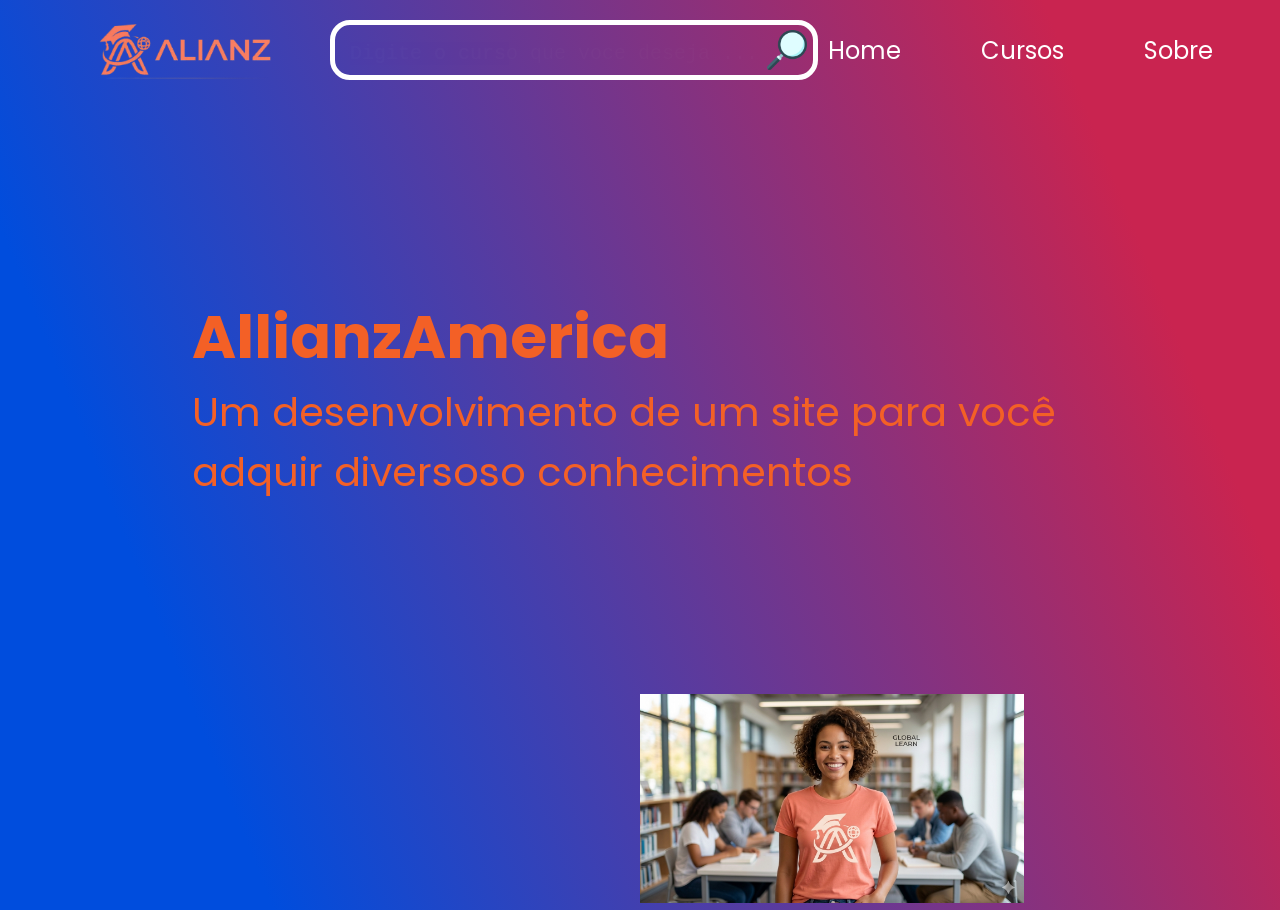
==== index.html @ ebde7859 "Reformulando projeto e organizado o plano de fundo no projeto" ====
<!doctype html>
<html lang="pt-BR">
  <head>
    <meta charset="UTF-8" />
    <title>AllianzAmerica </title>
    <meta name="description" content=" Um desenvolvimento de u site para você adquir diversoso conhecimentos "/>
    <link rel="stylesheet" href="style.css" />

  </head>
  
  <body>
    <!--Cabeçalho AlianzAmerica-->
    <header class="cabecalho">
       <!--Logo da Empresa--> 
      <img class="cabecalho-logo" src="assets/ola.png" alt="Logo da empresa" />
      <!--Caixa de Pesquisa-->
      <input class="caixa-pesquisa"type="text"placeholder="Digite o curso que voce deseja ..."/>
      <!--Lupa-->
      <img class="lupa" src="assets/lupa.png " alt="Pesquisar" />
      <!--Icons Navegação-->
      <nav class="cabecalho-menu">
        <a class="cabecalho-menu-item" href="">Home</a>
        <a class="cabecalho-menu-item" href="">Cursos</a>
        <a class="cabecalho-menu-item" href="">Sobre</a>
        <a class="cabecalho-menu-item" href="">Contact</a>
      </nav>
    </header>

    <main>
      <section class="Part1">
        <div class="secao-titulo">
          <h1 class="titulo">AllianzAmerica</h1>
          <p class="subtitulo">Um desenvolvimento de um site para você<br> adquir diversoso conhecimentos</p>
        </div>
        <img class="secao-imagem" src="assets/Gemini_Generated_Image_axnkuxaxnkuxaxnk.png" alt="Imagem da seção" />

      </section>
    </main>
  </body>
</html>
---- style.css ----
@import url("https://fonts.googleapis.com/css2?family=Poppins:ital,wght@0,100;0,200;0,300;0,400;0,500;0,600;0,700;0,800;0,900;1,100;1,200;1,300;1,400;1,500;1,600;1,700;1,800;1,900&display=swap");
* {
  font-family: "Poppins", sans-serif;
  padding: 0;
  margin: 0;
  box-sizing: border-box;

}

body{
   background: linear-gradient(68.15deg, #004ddd 16.62%, #c92450 85.61%);
  font-size: 100%;
  min-height: 100vh;
}

.cabecalho {
  display: flex;
  gap: 10px;
  padding: 50px;
  height: 3px;
  flex-direction: row;
  align-items: center;
  justify-content: space-around;
}
.cabecalho-menu {
  text-decoration: none;
  font-weight: 400;
  display: flex;
  gap: 80px;
  font-size: 24px;
  font-family: "Poppins", sans-serif;
  justify-content: space-between;
}

.cabecalho-menu-item {
  color: white;
  font-weight: 400;
  text-decoration: none;
  font-family: "Poppins", sans-serif;
}

.cabecalho-logo {
  padding: 0;
  margin: 10px;
  width: 250px;
  justify-content: space-between;
}

.caixa-pesquisa {
  width: 800px;
  height: 60px;
  border-radius: 20px;
  background: transparent;
  border: 5px solid #ffff;
  padding-left: 15px;
  color: azure;
  font-family: "Poppins", sans-serif;
  font-size: 1.5rem;
}

.caixa-pesquisa::placeholder {
  font-size: 20px;
  font-family: "Courier New", Courier, monospace;
  color: white;
  opacity: 1%;
}

.lupa {
  position: absolute;
  width: 40px;
  margin-left: 23%;
}


.secao-titulo{
padding: 15%;
font-size: 2.5rem;
color: rgb(243, 96, 38);

}

.secao-imagem{
  margin-left: 50%;
  max-width: 30%;
  max-height: auto;
}
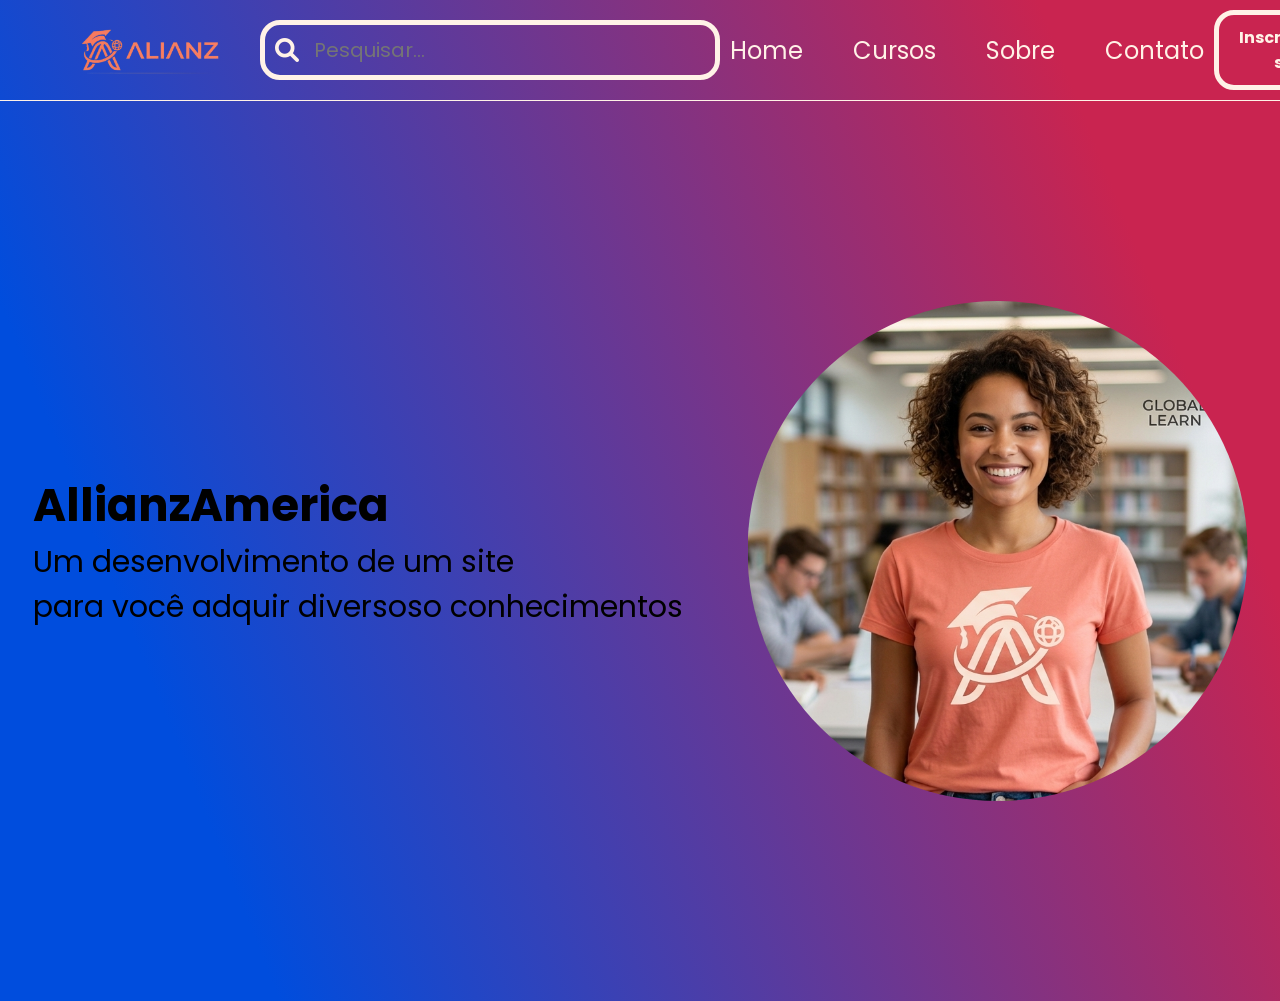
==== commit 8f452240: "Finalização do cabeçalho" ====
--- a/index.html
+++ b/index.html
@@ -1,40 +1,48 @@
 <!doctype html>
 <html lang="pt-BR">
-  <head>
-    <meta charset="UTF-8" />
-    <title>AllianzAmerica </title>
-    <meta name="description" content=" Um desenvolvimento de u site para você adquir diversoso conhecimentos "/>
-    <link rel="stylesheet" href="style.css" />
 
-  </head>
-  
-  <body>
-    <!--Cabeçalho AlianzAmerica-->
-    <header class="cabecalho">
-       <!--Logo da Empresa--> 
-      <img class="cabecalho-logo" src="assets/ola.png" alt="Logo da empresa" />
-      <!--Caixa de Pesquisa-->
-      <input class="caixa-pesquisa"type="text"placeholder="Digite o curso que voce deseja ..."/>
-      <!--Lupa-->
-      <img class="lupa" src="assets/lupa.png " alt="Pesquisar" />
-      <!--Icons Navegação-->
-      <nav class="cabecalho-menu">
-        <a class="cabecalho-menu-item" href="">Home</a>
-        <a class="cabecalho-menu-item" href="">Cursos</a>
-        <a class="cabecalho-menu-item" href="">Sobre</a>
-        <a class="cabecalho-menu-item" href="">Contact</a>
-      </nav>
-    </header>
+<head>
+  <meta charset="UTF-8" />
+  <title>AllianzAmerica </title>
+  <meta name="description" content=" Um desenvolvimento de u site para você adquir diversoso conhecimentos " />
+  <link rel="stylesheet" href="style.css" />
+  <link rel="stylesheet" href="https://cdnjs.cloudflare.com/ajax/libs/font-awesome/6.0.0/css/all.min.css">
 
-    <main>
-      <section class="Part1">
-        <div class="secao-titulo">
-          <h1 class="titulo">AllianzAmerica</h1>
-          <p class="subtitulo">Um desenvolvimento de um site para você<br> adquir diversoso conhecimentos</p>
-        </div>
-        <img class="secao-imagem" src="assets/Gemini_Generated_Image_axnkuxaxnkuxaxnk.png" alt="Imagem da seção" />
+</head>
 
-      </section>
-    </main>
-  </body>
+<body>
+  <!--Cabeçalho AlianzAmerica-->
+  <header class="cabecalho">
+    <!--Logo da Empresa-->
+    <img class="cabecalho-logo" src="assets/ola.png" alt="Logo da empresa" />
+    <!--Caixa de Pesquisa-->
+    <div class="barra-de-pesquisa">
+      <label for="lupa-pesquisa">
+        <i class="fa-solid fa-magnifying-glass"></i>
+      </label>
+      <input type="text" id="lupa-pesquisa" placeholder="Pesquisar..." />
+    </div>
+    <nav class="cabecalho-menu">
+      <a class="cabecalho-menu-item" href="">Home</a>
+      <a class="cabecalho-menu-item" href="">Cursos</a>
+      <a class="cabecalho-menu-item" href="">Sobre</a>
+      <a class="cabecalho-menu-item" href="">Contato</Conosco-></a>
+    </nav>
+    <div class="cabecalho-botao">
+        <a href=""><button>Inscrever-se</button></a>
+        <a href=""><button>Entrar</button></a>
+      </div>
+  </header>
+
+  <main class="conteudo">
+    <section class="conteudo-principal">
+      <div class="conteudo-titulo">
+        <h1 class="titulo">AllianzAmerica</h1>
+        <p class="subtitulo">Um desenvolvimento de um site <br> para você adquir diversoso conhecimentos</p>
+      </div>
+      <img class="secao-imagem" src="assets/Gemini_Generated_Image_axnkuxaxnkuxaxnk.png" alt="Imagem da seção" />
+    </section>
+  </main>
+</body>
+
 </html>
--- a/style.css
+++ b/style.css
@@ -26,61 +26,140 @@
   text-decoration: none;
   font-weight: 400;
   display: flex;
-  gap: 80px;
+  gap: 50px;
   font-size: 24px;
   font-family: "Poppins", sans-serif;
   justify-content: space-between;
+  align-items: center;
+  
 }
 
 .cabecalho-menu-item {
-  color: white;
+  color: #fff2e7;
+ transition: all 0.5s ease;
+  outline: none;
+  text-decoration: none;
+}
+
+.cabecalho-menu-item:hover {
+  letter-spacing: 3px;
+  color: #fff2e7;
   font-weight: 400;
   text-decoration: none;
   font-family: "Poppins", sans-serif;
 }
 
-.cabecalho-logo {
-  padding: 0;
-  margin: 10px;
-  width: 250px;
-  justify-content: space-between;
+.cabecalho-menu-item:active{
+  letter-spacing: 3px;
+  color: black;
+  transform: translateY(10px);
+  transition: 100ms;
 }
 
-.caixa-pesquisa {
-  width: 800px;
+.cabecalho-logo {
+  display: flex;
+  align-items: baseline;
+  width: 200px;
+  justify-content: space-between;
+  object-fit: cover;
+ 
+
+}
+
+.barra-de-pesquisa {
+  display: flex;
+  flex-direction: row;
+  align-items: center; 
+  width: 650px;
   height: 60px;
   border-radius: 20px;
   background: transparent;
-  border: 5px solid #ffff;
-  padding-left: 15px;
-  color: azure;
+  border: 5px solid #fff2e7;
+  padding-left: 10px;
+  color: #fff2e7;
   font-family: "Poppins", sans-serif;
   font-size: 1.5rem;
 }
 
-.caixa-pesquisa::placeholder {
+.barra-de-pesquisa::placeholder {
   font-size: 20px;
   font-family: "Courier New", Courier, monospace;
-  color: white;
+  color: #fff2e7;
   opacity: 1%;
 }
 
-.lupa {
-  position: absolute;
-  width: 40px;
-  margin-left: 23%;
+#lupa-pesquisa {
+  background: transparent;
+  border: none;
+  color: #fff2e7;
+  font-size: 20px;
+  font-family: "Poppins", sans-serif;
+  margin: 15px;
+  outline: none;
+}
+
+.cabecalho-botao {
+  display: flex;
+  justify-content: space-around;
+  align-items: center;
+  gap: 50px;
+}
+.cabecalho-botao button {
+
+  padding: 10px 20px;
+  background: transparent;
+  border: 5px solid #fff2e7;
+  border-radius: 20px;
+  font-size: 1rem;
+  font-family: "Poppins", sans-serif;
+  color: #fff2e7;
+  cursor: pointer;
+  font-weight: bold;     
+  transition: all 0.5s ease;
+}
+
+.cabecalho-botao button:hover {
+  background: #fff2e7;
+  color: #c92450;
+  border: 5px solid transparent;
+  transform: scale(1.1);
 }
 
 
-.secao-titulo{
-padding: 15%;
-font-size: 2.5rem;
-color: rgb(243, 96, 38);
+/* Estilos para a seção de conteúdo */
+
+.conteudo{
+  border-top: 0.4px solid #fff2e7;
 
 }
 
-.secao-imagem{
-  margin-left: 50%;
-  max-width: 30%;
-  max-height: auto;
+.conteudo-principal{
+height: 100vh;
+display: flex;
+flex-direction: row;
+align-items: center;
+justify-content: space-around;
 }
+
+.conteudo-titulo {
+display: flex;
+flex-direction: column;
+font-family: Georgia, 'Times New Roman', Times, serif;
+font-size: 30px;
+
+
+}
+
+.secao-imagem {
+  display: flex;
+  width: 500px;
+  height: 500px;
+  border-radius: 400px;
+  object-fit: cover;
+  object-position: center;
+  clip-path: circle(50% at 50% 50%);
+  border-radius: 15px;
+  
+}
+
+
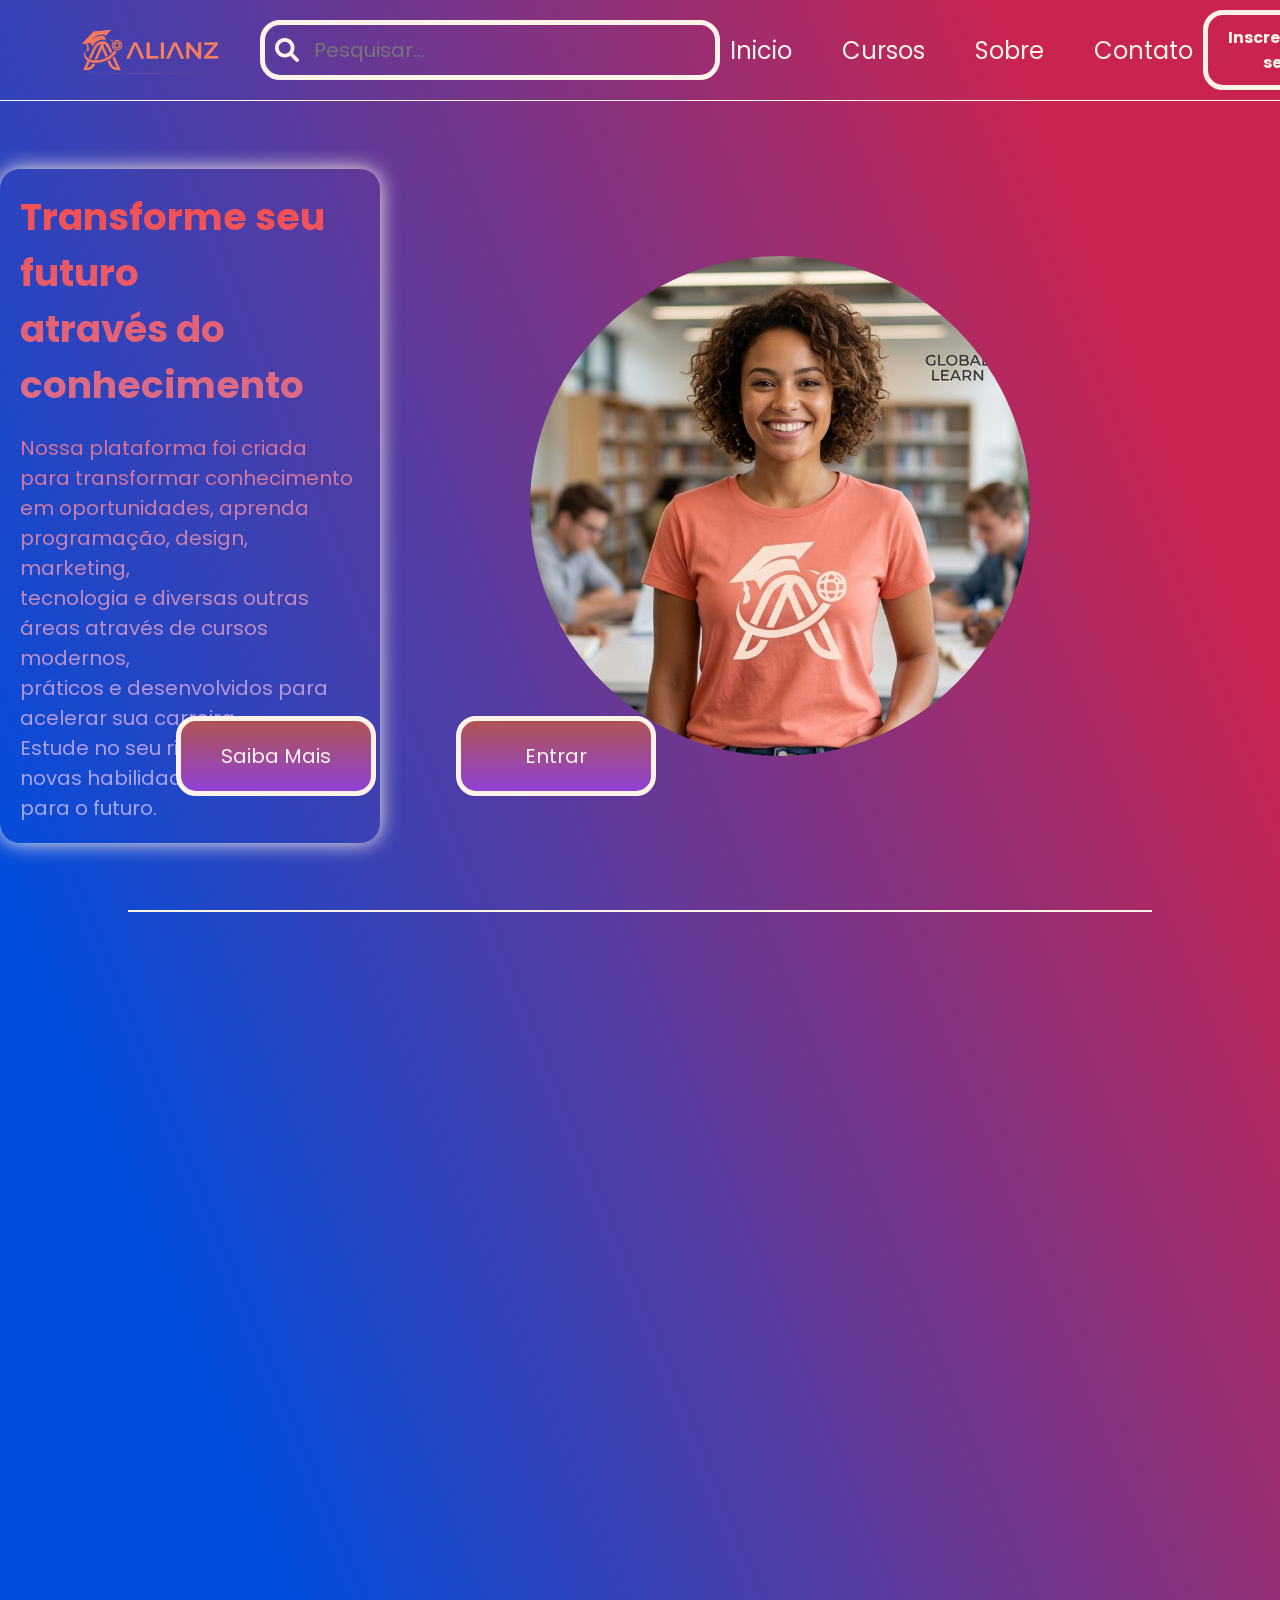
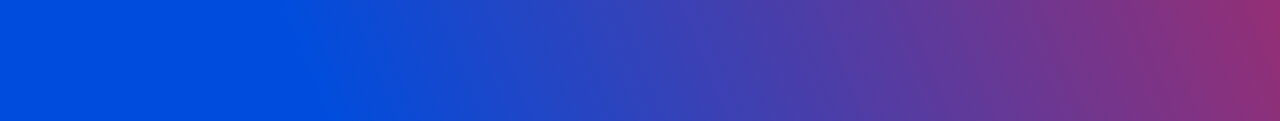
==== commit 00264c05: "Finalização do Conteúdo Principal" ====
--- a/index.html
+++ b/index.html
@@ -23,24 +23,39 @@
       <input type="text" id="lupa-pesquisa" placeholder="Pesquisar..." />
     </div>
     <nav class="cabecalho-menu">
-      <a class="cabecalho-menu-item" href="">Home</a>
+      <a class="cabecalho-menu-item" href="">Inicio</a>
       <a class="cabecalho-menu-item" href="">Cursos</a>
       <a class="cabecalho-menu-item" href="">Sobre</a>
       <a class="cabecalho-menu-item" href="">Contato</Conosco-></a>
     </nav>
     <div class="cabecalho-botao">
-        <a href=""><button>Inscrever-se</button></a>
-        <a href=""><button>Entrar</button></a>
-      </div>
+      <a href=""><button>Inscrever-se</button></a>
+      <a href=""><button>Entrar</button></a>
+    </div>
   </header>
-
+<!--conteúdo principal-->
   <main class="conteudo">
     <section class="conteudo-principal">
       <div class="conteudo-titulo">
-        <h1 class="titulo">AllianzAmerica</h1>
-        <p class="subtitulo">Um desenvolvimento de um site <br> para você adquir diversoso conhecimentos</p>
+        <h1 class="titulo">Transforme seu futuro<br>
+          <spam> através do conhecimento</spam>
+        </h1>
+        <p> Nossa plataforma foi criada para transformar conhecimento<br> em oportunidades, aprenda programação, design,
+          marketing,<br> tecnologia e diversas outras áreas
+          através de cursos modernos,<br> práticos e desenvolvidos para acelerar sua carreira.<br>
+          Estude no seu ritmo, conquiste novas habilidades e prepare-se para o futuro.</p>
       </div>
       <img class="secao-imagem" src="assets/Gemini_Generated_Image_axnkuxaxnkuxaxnk.png" alt="Imagem da seção" />
+      <div class="conteudo-btn">
+        <a href=""><button>Saiba Mais</button></a>
+        <a href=""><button>Entrar</button></a>
+      </div>
+    </section>
+    <!--Conteúdo Secundário-->
+    <section class="conteudo-secundario">
+      <div class="linha-divisao"></div>
+
+      <h1></h1>
     </section>
   </main>
 </body>
--- a/style.css
+++ b/style.css
@@ -1,4 +1,5 @@
 @import url("https://fonts.googleapis.com/css2?family=Poppins:ital,wght@0,100;0,200;0,300;0,400;0,500;0,600;0,700;0,800;0,900;1,100;1,200;1,300;1,400;1,500;1,600;1,700;1,800;1,900&display=swap");
+
 * {
   font-family: "Poppins", sans-serif;
   padding: 0;
@@ -7,8 +8,8 @@
 
 }
 
-body{
-   background: linear-gradient(68.15deg, #004ddd 16.62%, #c92450 85.61%);
+body {
+  background: linear-gradient(68.15deg, #004ddd 16.62%, #c92450 85.61%);
   font-size: 100%;
   min-height: 100vh;
 }
@@ -22,6 +23,7 @@
   align-items: center;
   justify-content: space-around;
 }
+
 .cabecalho-menu {
   text-decoration: none;
   font-weight: 400;
@@ -31,12 +33,12 @@
   font-family: "Poppins", sans-serif;
   justify-content: space-between;
   align-items: center;
-  
+
 }
 
 .cabecalho-menu-item {
   color: #fff2e7;
- transition: all 0.5s ease;
+  transition: all 0.5s ease;
   outline: none;
   text-decoration: none;
 }
@@ -49,7 +51,7 @@
   font-family: "Poppins", sans-serif;
 }
 
-.cabecalho-menu-item:active{
+.cabecalho-menu-item:active {
   letter-spacing: 3px;
   color: black;
   transform: translateY(10px);
@@ -62,14 +64,14 @@
   width: 200px;
   justify-content: space-between;
   object-fit: cover;
- 
+
 
 }
 
 .barra-de-pesquisa {
   display: flex;
   flex-direction: row;
-  align-items: center; 
+  align-items: center;
   width: 650px;
   height: 60px;
   border-radius: 20px;
@@ -104,8 +106,8 @@
   align-items: center;
   gap: 50px;
 }
+
 .cabecalho-botao button {
-
   padding: 10px 20px;
   background: transparent;
   border: 5px solid #fff2e7;
@@ -114,7 +116,7 @@
   font-family: "Poppins", sans-serif;
   color: #fff2e7;
   cursor: pointer;
-  font-weight: bold;     
+  font-weight: bold;
   transition: all 0.5s ease;
 }
 
@@ -128,27 +130,40 @@
 
 /* Estilos para a seção de conteúdo */
 
-.conteudo{
+.conteudo {
   border-top: 0.4px solid #fff2e7;
 
 }
 
-.conteudo-principal{
-height: 100vh;
-display: flex;
-flex-direction: row;
-align-items: center;
-justify-content: space-around;
+.conteudo-principal {
+  height: 90vh;
+  display: flex;
+  flex-direction: row;
+  align-items: center;
+  justify-content: center;
+  gap: px;
 }
 
 .conteudo-titulo {
-display: flex;
-flex-direction: column;
-font-family: Georgia, 'Times New Roman', Times, serif;
-font-size: 30px;
-
-
-}
+  gap: 20px;
+  box-shadow: #fff2e7 0px 0px 20px;
+  padding: 20px;
+  display: flex;
+  flex-direction: column;
+  font-family: "Poppins", sans-serif;
+  font-size: 25px;
+  background: linear-gradient(#f84b4b, #a3abff);
+  -webkit-background-clip: text;
+  background-clip: text;
+  color: transparent;
+  border-radius: 20px;
+}
+
+.conteudo-titulo p {
+  font-size: 20px;
+
+}
+
 
 .secao-imagem {
   display: flex;
@@ -159,7 +174,55 @@
   object-position: center;
   clip-path: circle(50% at 50% 50%);
   border-radius: 15px;
+  position: relative;
+  left: 150px;
+}
+
+.conteudo-btn {
+  position: relative;
+  top: 250px;
+  right: 55%;
+  display: flex;
+  justify-content: space-around;
+  gap: 20%;
+ 
+}
+
+.conteudo-btn button {
+  padding: 20px 10px;
+  width: 200px;
+  font-family:poppins, sans-serif;
+  color: rgb(161, 138, 138);
+  background-color: transparent;
+  font-size: 20px;
+  background: linear-gradient(#af5353, #8f42d6);
+  border: 5px solid #fff2e7;
+  border-radius: 20px;
+  color:#fff2e7;
+  cursor: pointer;
+  transition: all 0.5s ease;
+}
+.conteudo-btn button:hover {
+  background: #fff2e7;
+  color: #c92450;
+  border: 5px solid transparent;
+  transform: scale(1.1);
+}
+
+/* Estilos para a seção de conteúdo secundário */
+.linha-divisao {
+  border-top: 2px solid #fff2e7;
+  width: 80%; 
+  position: relative;
+  bottom: 50%;
+  opacity: 0.5s;
+}
+.conteudo-secundario {
   
-}
-
-
+  height: 90vh;
+  display: flex;
+  flex-direction: row;
+  align-items: center;
+  justify-content: center;
+  
+}
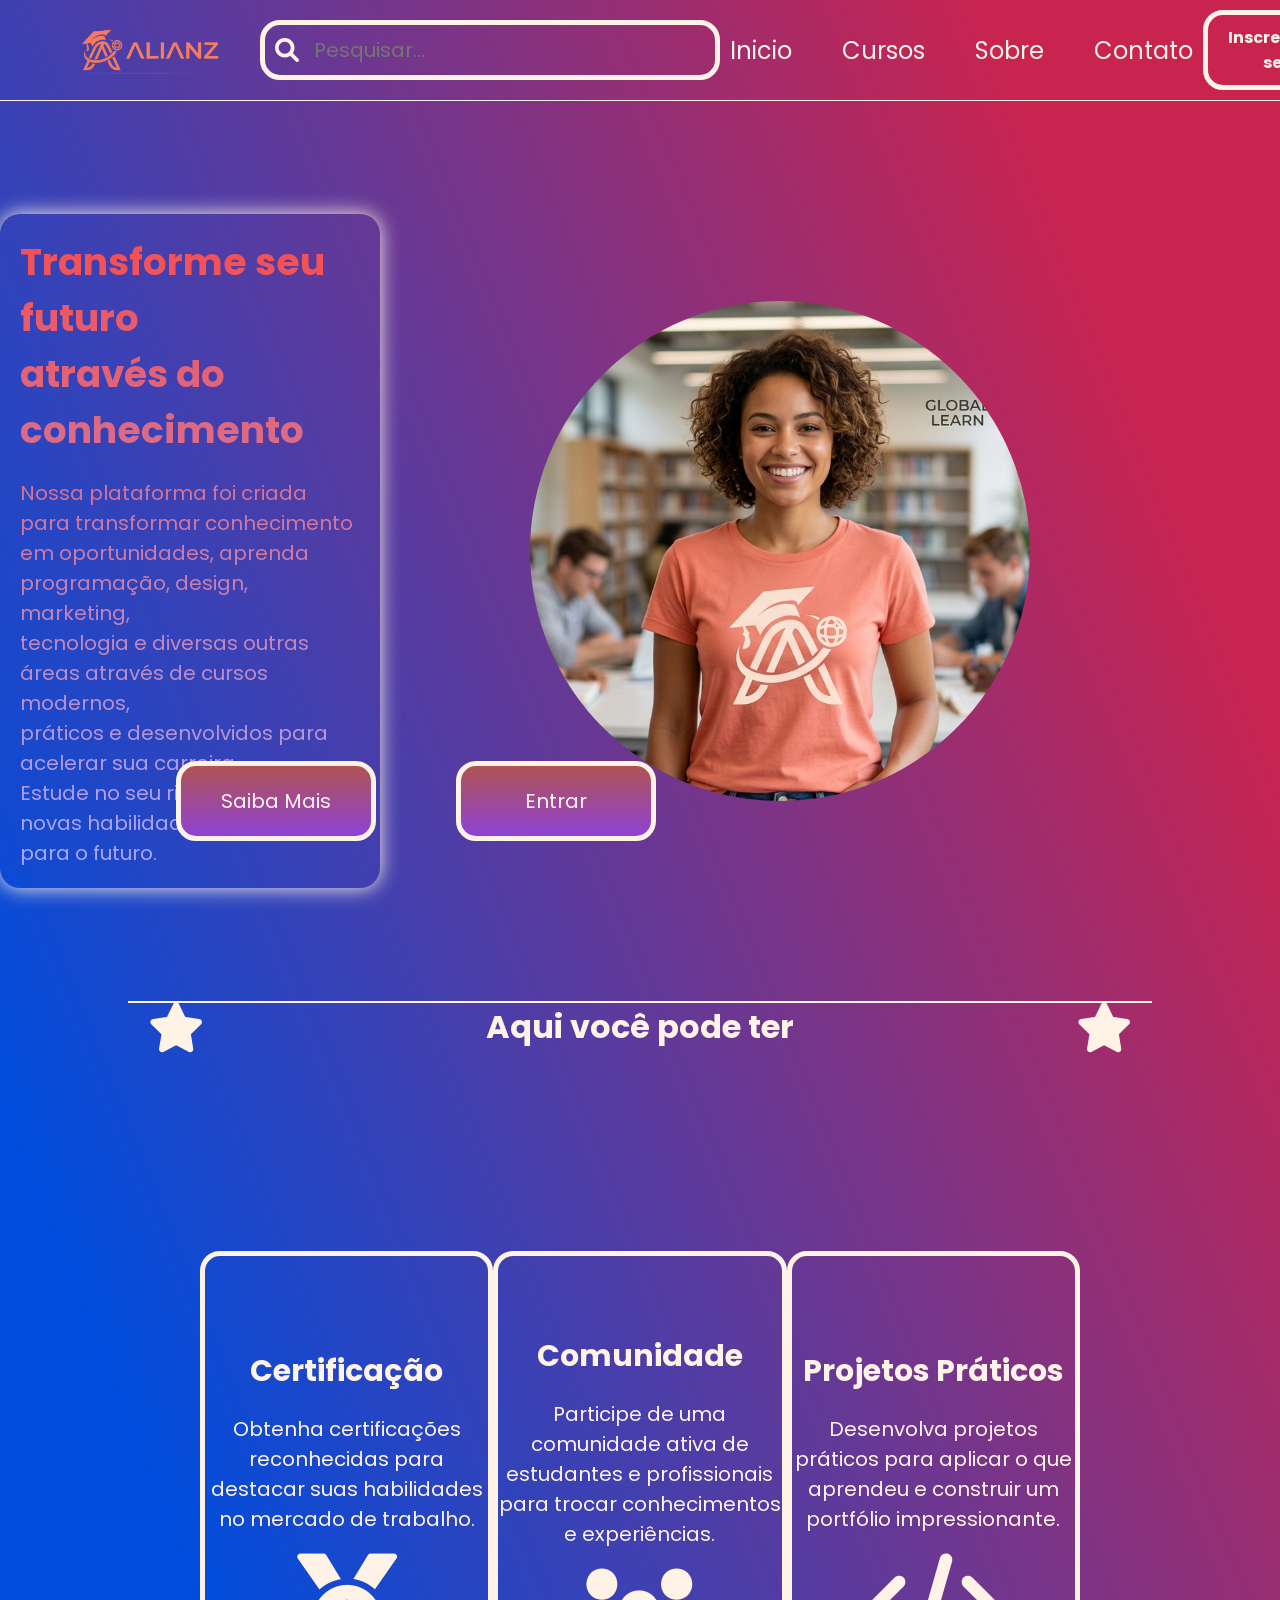
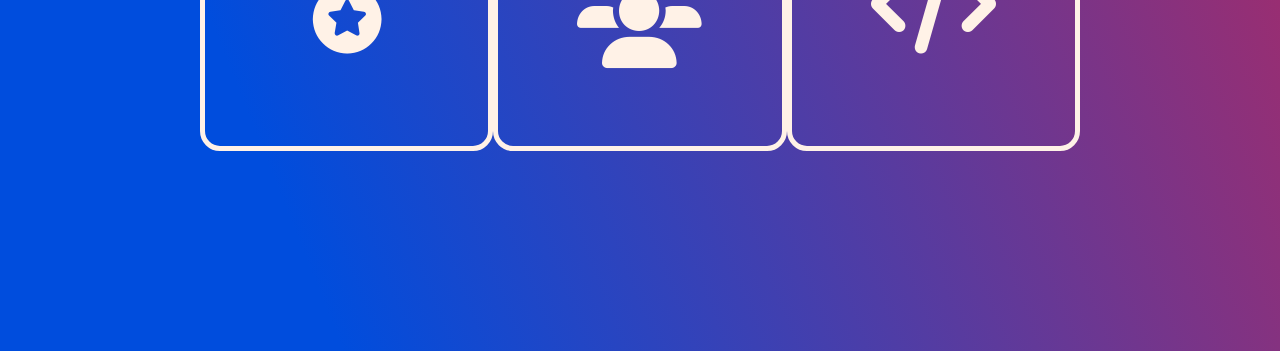
==== commit 388685c6: "Criaçao dos cards de apresentação" ====
--- a/index.html
+++ b/index.html
@@ -33,7 +33,7 @@
       <a href=""><button>Entrar</button></a>
     </div>
   </header>
-<!--conteúdo principal-->
+  <!--conteúdo principal-->
   <main class="conteudo">
     <section class="conteudo-principal">
       <div class="conteudo-titulo">
@@ -52,10 +52,31 @@
       </div>
     </section>
     <!--Conteúdo Secundário-->
+    <div class="linha-divisao">
+      <h1>Aqui você pode ter</h1>
+      <i class="fa-solid fa-star estrela"></i>
+      <i class="fa-solid fa-star estrela1"></i>
+    </div>
     <section class="conteudo-secundario">
-      <div class="linha-divisao"></div>
+      <div class="cards-certificacao">
+        <div class="card">
 
-      <h1></h1>
+          <h2>Certificação</h2>
+          <p>Obtenha certificações reconhecidas para destacar suas habilidades no mercado de trabalho.</p>
+          <i class="fa-solid fa-medal icons"></i>
+        </div>
+        <div class="card">
+          <h2>Comunidade</h2>
+          <p>Participe de uma comunidade ativa de estudantes e profissionais para trocar conhecimentos e experiências.</p>
+          <i class="fa-solid fa-users comunidade icons"></i>
+        </div>
+        <div class="card">
+          <h2>Projetos Práticos</h2>
+          <p>Desenvolva projetos práticos para aplicar o que aprendeu e construir um portfólio impressionante.</p>
+          <i class="fa-solid fa-code icons"></i>
+        </div>
+      </div>
+
     </section>
   </main>
 </body>
--- a/style.css
+++ b/style.css
@@ -136,7 +136,7 @@
 }
 
 .conteudo-principal {
-  height: 90vh;
+  height: 100vh;
   display: flex;
   flex-direction: row;
   align-items: center;
@@ -185,23 +185,24 @@
   display: flex;
   justify-content: space-around;
   gap: 20%;
- 
+
 }
 
 .conteudo-btn button {
   padding: 20px 10px;
   width: 200px;
-  font-family:poppins, sans-serif;
+  font-family: poppins, sans-serif;
   color: rgb(161, 138, 138);
   background-color: transparent;
   font-size: 20px;
   background: linear-gradient(#af5353, #8f42d6);
   border: 5px solid #fff2e7;
   border-radius: 20px;
-  color:#fff2e7;
+  color: #fff2e7;
   cursor: pointer;
   transition: all 0.5s ease;
 }
+
 .conteudo-btn button:hover {
   background: #fff2e7;
   color: #c92450;
@@ -211,18 +212,75 @@
 
 /* Estilos para a seção de conteúdo secundário */
 .linha-divisao {
-  border-top: 2px solid #fff2e7;
-  width: 80%; 
+      border-top: 2px solid #fff2e7;
+    width: 80%;
+    margin: 0 auto;
+    display: flex;
+    justify-content: center;
+    align-items: center;
+    position: relative;
+}
+
+.conteudo-secundario {
+  height: 100vh;
+}
+
+.linha-divisao h1 {
   position: relative;
-  bottom: 50%;
-  opacity: 0.5s;
-}
-.conteudo-secundario {
-  
-  height: 90vh;
-  display: flex;
-  flex-direction: row;
   align-items: center;
   justify-content: center;
-  
-}+  color:#fff2e7
+}
+
+.estrela1 {
+  position: absolute;
+  left: 20px;
+  font-size: 50px;
+  color: #fff2e7;
+}
+
+.estrela {
+  position: absolute;
+  right: 20px;
+  font-size: 50px;
+  color: #fff2e7;
+}
+
+.cards-certificacao {
+    
+    display: flex;
+    justify-content: space-around;
+    align-items: center;
+    padding: 200px;
+    
+}
+
+.card{
+    display: flex;
+    flex-direction: column;
+    align-items: center;
+    justify-content: center;
+    gap: 20px;
+    width: 400px;
+    height: 500px;
+    background: transparent;
+    border: 5px solid #fff2e7;
+    border-radius: 20px;
+    color: #fff2e7;
+    text-align: center;
+    font-size: 20px ;
+    transition: all 0.1s ease;
+}
+
+.card:hover{
+    border: 5px solid #fff2e7;
+    transform: scale(1.1);
+}
+
+.icons{
+  bottom: 20px;
+  font-size: 100px;
+  color: #fff2e7;
+}
+
+.
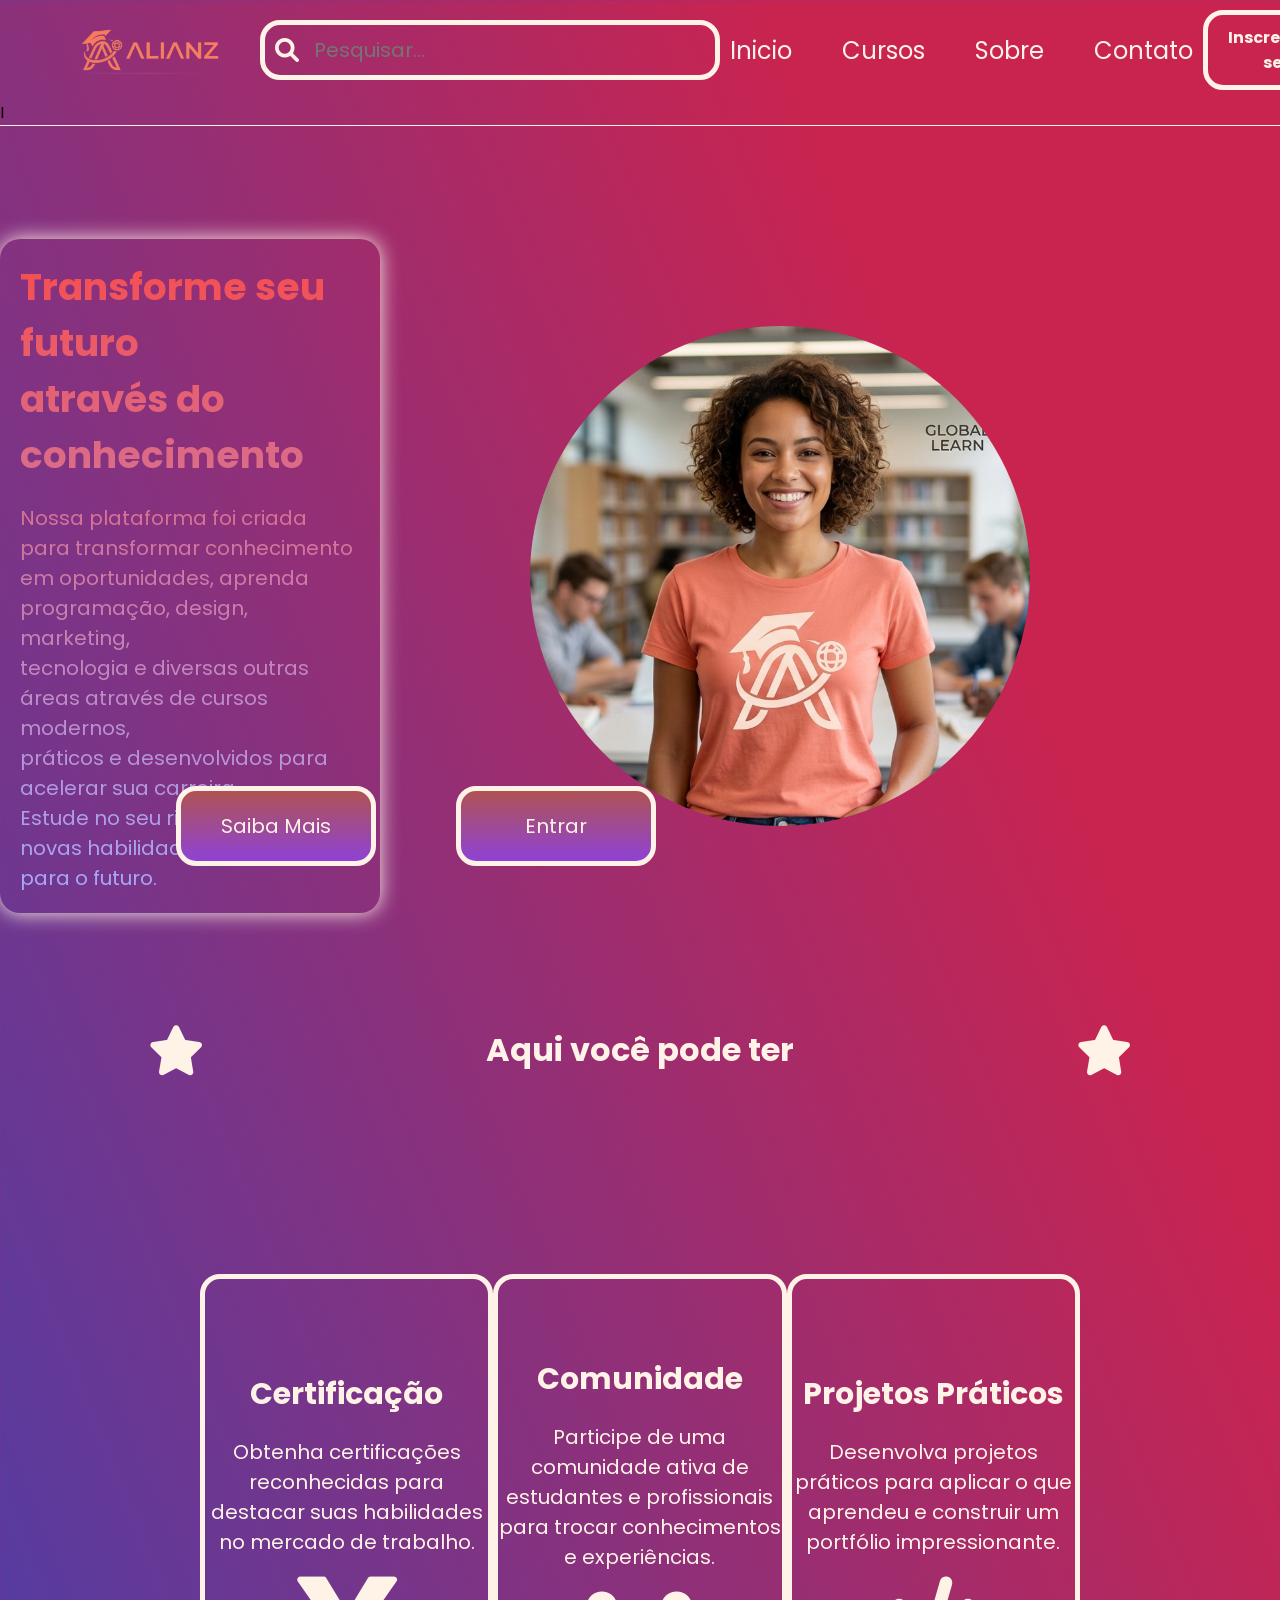
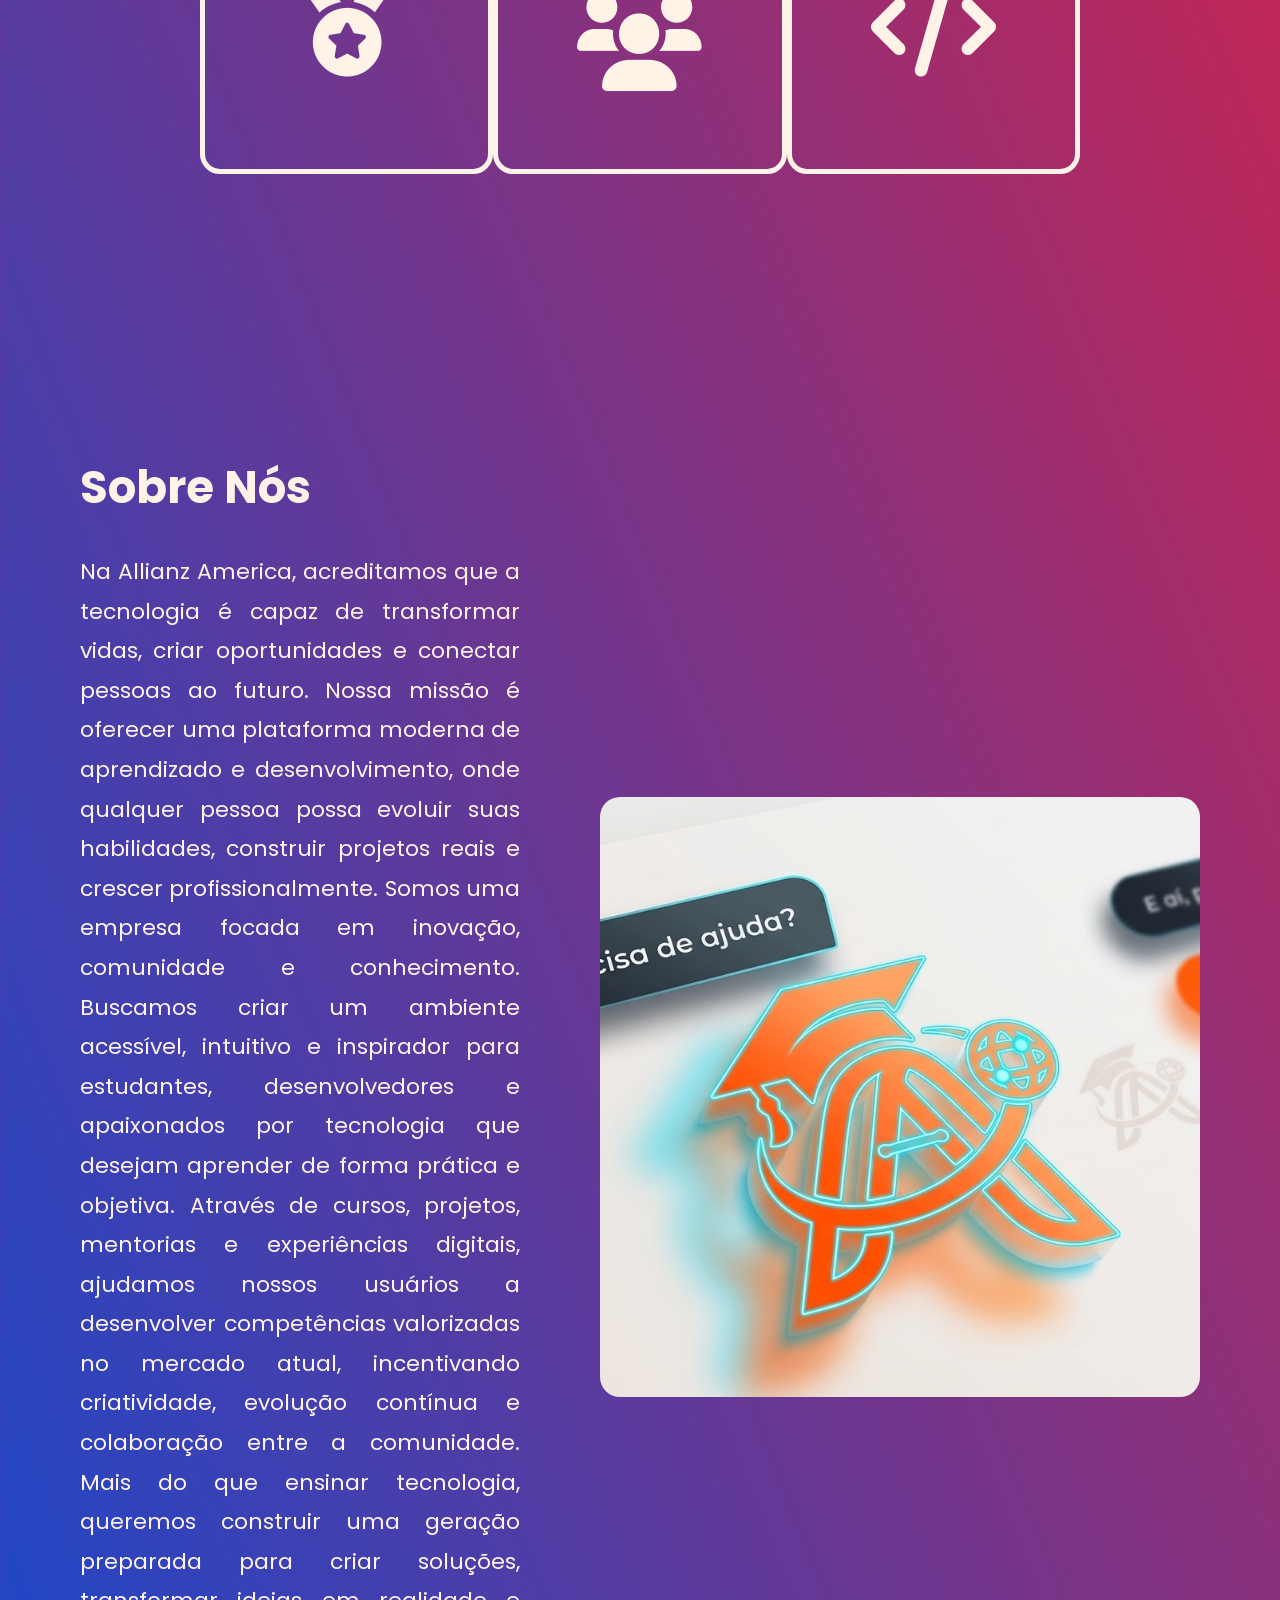
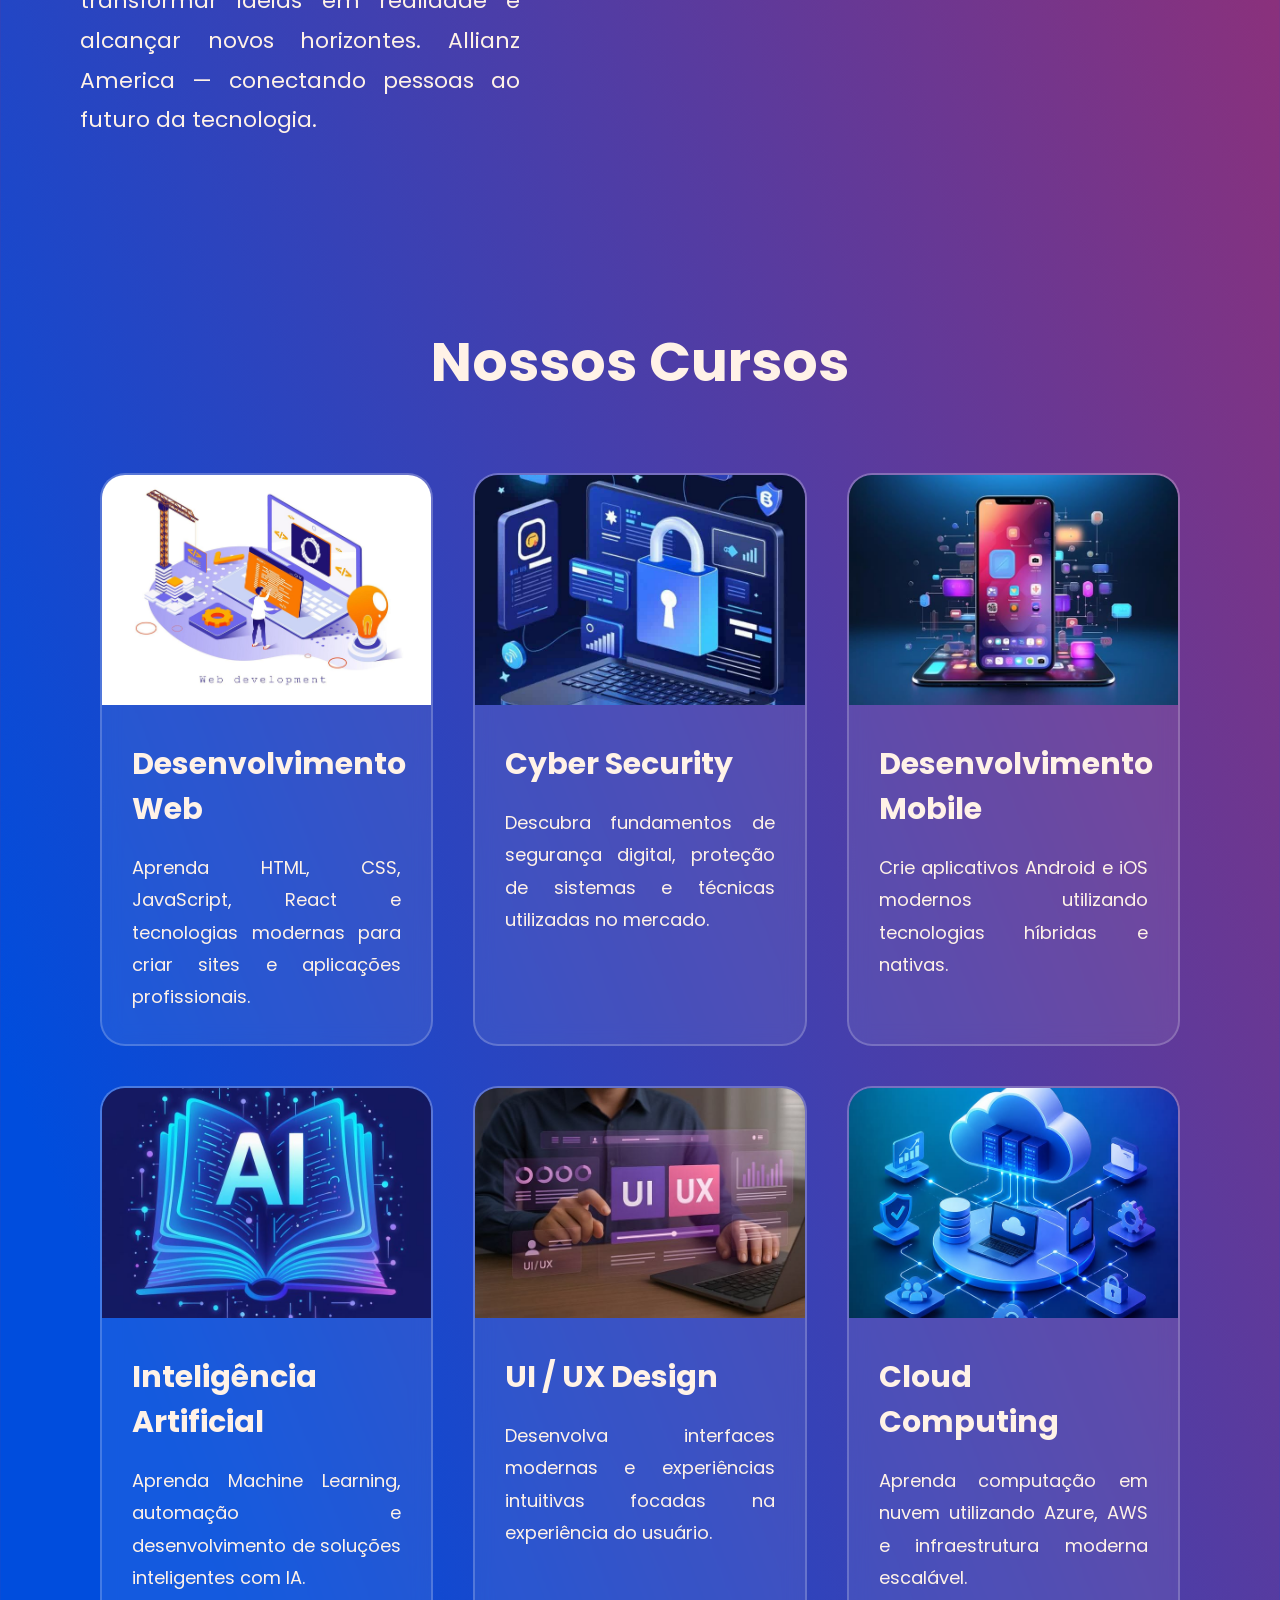
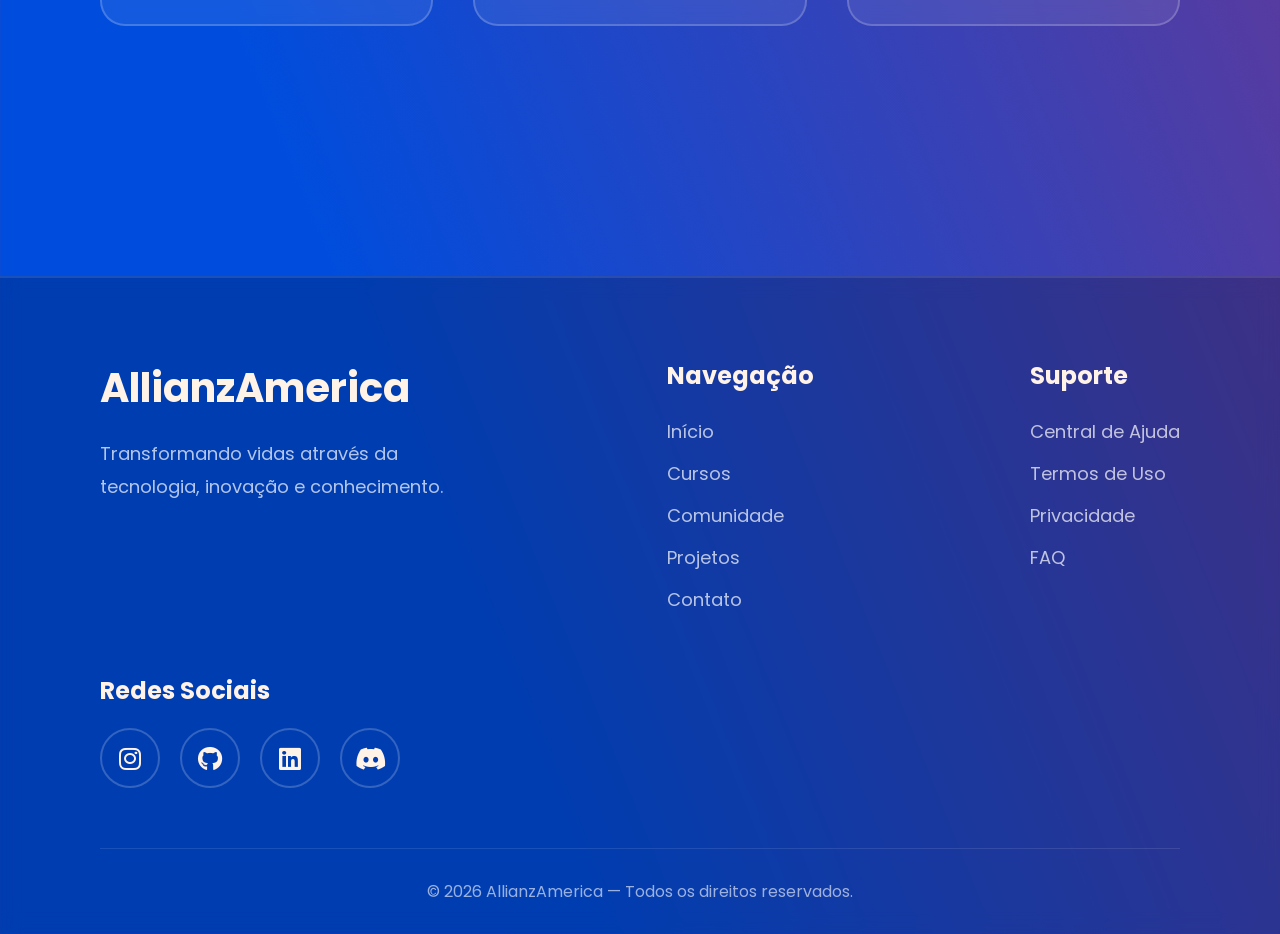
==== commit 6f745856: "Finalização do projeto" ====
--- a/index.html
+++ b/index.html
@@ -32,7 +32,7 @@
       <a href=""><button>Inscrever-se</button></a>
       <a href=""><button>Entrar</button></a>
     </div>
-  </header>
+  </header>I
   <!--conteúdo principal-->
   <main class="conteudo">
     <section class="conteudo-principal">
@@ -67,7 +67,8 @@
         </div>
         <div class="card">
           <h2>Comunidade</h2>
-          <p>Participe de uma comunidade ativa de estudantes e profissionais para trocar conhecimentos e experiências.</p>
+          <p>Participe de uma comunidade ativa de estudantes e profissionais para trocar conhecimentos e experiências.
+          </p>
           <i class="fa-solid fa-users comunidade icons"></i>
         </div>
         <div class="card">
@@ -76,8 +77,154 @@
           <i class="fa-solid fa-code icons"></i>
         </div>
       </div>
-
-    </section>
+    </section>
+    <section class="sessao-sobre">
+      <div class="sobre-conteudo">
+        <div class="sobre-texto">
+          <h1>Sobre Nós</h1>
+
+          <p>
+            Na Allianz America, acreditamos que a tecnologia é capaz de transformar vidas, criar oportunidades e
+            conectar pessoas ao futuro. Nossa missão é oferecer uma plataforma moderna de aprendizado e desenvolvimento,
+            onde qualquer pessoa possa evoluir suas habilidades, construir projetos reais e crescer profissionalmente.
+
+            Somos uma empresa focada em inovação, comunidade e conhecimento. Buscamos criar um ambiente acessível,
+            intuitivo e inspirador para estudantes, desenvolvedores e apaixonados por tecnologia que desejam aprender de
+            forma prática e objetiva.
+
+            Através de cursos, projetos, mentorias e experiências digitais, ajudamos nossos usuários a desenvolver
+            competências valorizadas no mercado atual, incentivando criatividade, evolução contínua e colaboração entre
+            a comunidade.
+
+            Mais do que ensinar tecnologia, queremos construir uma geração preparada para criar soluções, transformar
+            ideias em realidade e alcançar novos horizontes.
+
+            Allianz America — conectando pessoas ao futuro da tecnologia.
+          </p>
+        </div>
+        <img class="sobre-imagem" src="assets/logoia.png">
+      </div>
+    </section>
+    <section class="cursos">
+      <h1>Nossos Cursos</h1>
+      <div class="cards-cursos">
+        <div class="card-curso">
+          <img src="assets/Devweb.jpg" alt="Curso Desenvolvimento Web">
+          <div class="curso-texto">
+            <h2>Desenvolvimento Web</h2>
+            <p>
+              Aprenda HTML, CSS, JavaScript, React e tecnologias modernas
+              para criar sites e aplicações profissionais.
+            </p>
+          </div>
+        </div>
+
+        <div class="card-curso">
+          <img src="assets/Cyber security.jpg" alt="Curso Cyber Security">
+
+          <div class="curso-texto">
+            <h2>Cyber Security</h2>
+            <p>
+              Descubra fundamentos de segurança digital, proteção
+              de sistemas e técnicas utilizadas no mercado.
+            </p>
+          </div>
+        </div>
+
+        <div class="card-curso">
+          <img src="assets/mobile" alt="Curso Desenvolvimento Mobile">
+          <div class="curso-texto">
+            <h2>Desenvolvimento Mobile</h2>
+            <p>
+              Crie aplicativos Android e iOS modernos utilizando
+              tecnologias híbridas e nativas.
+            </p>
+          </div>
+        </div>
+
+        <div class="card-curso">
+          <img src="assets/imgia" alt="Curso Inteligência Artificial">
+          <div class="curso-texto">
+            <h2>Inteligência Artificial</h2>
+            <p>
+              Aprenda Machine Learning, automação e desenvolvimento
+              de soluções inteligentes com IA.
+            </p>
+          </div>
+        </div>
+
+        <div class="card-curso">
+          <img src="assets/ux.jpg" alt="Curso UI UX">
+          <div class="curso-texto">
+            <h2>UI / UX Design</h2>
+            <p>
+              Desenvolva interfaces modernas e experiências intuitivas
+              focadas na experiência do usuário.
+            </p>
+          </div>
+        </div>
+
+        <div class="card-curso">
+          <img src="assets/cloud.jpg" alt="Curso Cloud Computing">
+          <div class="curso-texto">
+            <h2>Cloud Computing</h2>
+            <p>
+              Aprenda computação em nuvem utilizando Azure, AWS
+              e infraestrutura moderna escalável.
+            </p>
+          </div>
+        </div>
+      </div>
+    </section>
+    <!--Rodapé-->
+    <footer class="footer">
+      <div class="footer-container">
+        <div class="footer-logo">
+          <h1>AllianzAmerica</h1>
+          <p>
+            Transformando vidas através da tecnologia,
+            inovação e conhecimento.
+          </p>
+        </div>
+        <div class="footer-links">
+          <h2>Navegação</h2>
+          <a href="#">Início</a>
+          <a href="#">Cursos</a>
+          <a href="#">Comunidade</a>
+          <a href="#">Projetos</a>
+          <a href="#">Contato</a>
+        </div>
+        <div class="footer-links">
+          <h2>Suporte</h2>
+          <a href="#">Central de Ajuda</a>
+          <a href="#">Termos de Uso</a>
+          <a href="#">Privacidade</a>
+          <a href="#">FAQ</a>
+        </div>
+        <div class="footer-social">
+          <h2>Redes Sociais</h2>
+          <div class="social-icons">
+            <a href="#">
+              <i class="fa-brands fa-instagram"></i>
+            </a>
+            <a href="#">
+              <i class="fa-brands fa-github"></i>
+            </a>
+            <a ref="#">
+              <i class="fa-brands fa-linkedin"></i>
+            </a>
+            <a href="#">
+              <i class="fa-brands fa-discord"></i>
+            </a>
+          </div>
+        </div>
+      </div>
+      <div class="footer-bottom">
+        <p>
+          © 2026 AllianzAmerica — Todos os direitos reservados.
+        </p>
+      </div>
+    </footer>
   </main>
 </body>
 
--- a/style.css
+++ b/style.css
@@ -212,13 +212,12 @@
 
 /* Estilos para a seção de conteúdo secundário */
 .linha-divisao {
-      border-top: 2px solid #fff2e7;
-    width: 80%;
-    margin: 0 auto;
-    display: flex;
-    justify-content: center;
-    align-items: center;
-    position: relative;
+  width: 80%;
+  margin: 0 auto;
+  display: flex;
+  justify-content: center;
+  align-items: center;
+  position: relative;
 }
 
 .conteudo-secundario {
@@ -229,7 +228,7 @@
   position: relative;
   align-items: center;
   justify-content: center;
-  color:#fff2e7
+  color: #fff2e7
 }
 
 .estrela1 {
@@ -247,40 +246,272 @@
 }
 
 .cards-certificacao {
-    
-    display: flex;
-    justify-content: space-around;
-    align-items: center;
-    padding: 200px;
-    
-}
-
-.card{
-    display: flex;
-    flex-direction: column;
-    align-items: center;
-    justify-content: center;
-    gap: 20px;
-    width: 400px;
-    height: 500px;
-    background: transparent;
-    border: 5px solid #fff2e7;
-    border-radius: 20px;
-    color: #fff2e7;
-    text-align: center;
-    font-size: 20px ;
-    transition: all 0.1s ease;
-}
-
-.card:hover{
-    border: 5px solid #fff2e7;
-    transform: scale(1.1);
-}
-
-.icons{
+
+  display: flex;
+  justify-content: space-around;
+  align-items: center;
+  padding: 200px;
+
+}
+
+.card {
+  display: flex;
+  flex-direction: column;
+  align-items: center;
+  justify-content: center;
+  gap: 20px;
+  width: 400px;
+  height: 500px;
+  background: transparent;
+  border: 5px solid #fff2e7;
+  border-radius: 20px;
+  color: #fff2e7;
+  text-align: center;
+  font-size: 20px;
+  transition: all 0.1s ease;
+}
+
+.card:hover {
+  border: 5px solid #fff2e7;
+  transform: scale(1.1);
+}
+
+.icons {
   bottom: 20px;
   font-size: 100px;
   color: #fff2e7;
 }
 
-.+.sessao-sobre {
+  min-height: 100vh;
+  display: flex;
+  justify-content: center;
+  align-items: center;
+  padding: 80px;
+}
+
+.sobre-conteudo {
+  display: flex;
+  align-items: center;
+  justify-content: center;
+  gap: 80px;
+  max-width: 1400px;
+}
+
+.sobre-texto {
+  display: flex;
+  flex-direction: column;
+  gap: 30px;
+}
+
+.sobre-texto h1 {
+  color: #fff2e7;
+  font-size: 45px;
+}
+
+.sobre-texto p {
+  line-height: 1.8;
+  color: #fff2e7;
+
+  max-width: 700px;
+
+  text-align: justify;
+
+  font-size: 22px;
+}
+
+.sobre-imagem {
+  width: 600px;
+  height: 600px;
+
+  object-fit: cover;
+
+  border-radius: 20px;
+}
+
+.cursos {
+  min-height: 100vh;
+
+  padding: 100px;
+
+  display: flex;
+  flex-direction: column;
+  align-items: center;
+}
+
+.cursos h1 {
+  color: #fff2e7;
+
+  font-size: 55px;
+
+  margin-bottom: 70px;
+
+  font-family: "Poppins", sans-serif;
+}
+
+.cards-cursos {
+  display: grid;
+
+  grid-template-columns: repeat(3, 1fr);
+
+  gap: 40px;
+
+  width: 100%;
+
+  max-width: 1600px;
+}
+
+.card-curso {
+  background: rgba(255, 255, 255, 0.08);
+
+  border: 2px solid rgba(255, 255, 255, 0.2);
+
+  border-radius: 25px;
+
+  overflow: hidden;
+
+  backdrop-filter: blur(10px);
+
+  transition: 0.4s ease;
+}
+
+.card-curso:hover {
+  transform: translateY(-10px);
+
+  box-shadow: 0 0 25px rgba(255, 255, 255, 0.2);
+}
+
+.card-curso img {
+  width: 100%;
+
+  height: 230px;
+
+  object-fit: cover;
+}
+
+.curso-texto {
+  padding: 30px;
+
+  display: flex;
+  flex-direction: column;
+
+  gap: 20px;
+}
+
+.curso-texto h2 {
+  color: #fff2e7;
+
+  font-size: 30px;
+}
+
+.curso-texto p {
+  color: #fff2e7;
+
+  font-size: 18px;
+
+  line-height: 1.8;
+
+  text-align: justify;
+}
+
+/* Estilizando rodapé */
+
+.footer {
+  margin-top: 150px;
+  background: rgba(0, 0, 0, 0.2);
+  backdrop-filter: blur(10px);
+  border-top: 2px solid rgba(255, 255, 255, 0.1);
+  padding: 80px 100px 30px;
+}
+
+.footer-container {
+  display: flex;
+  justify-content: space-between;
+  flex-wrap: wrap;
+  gap: 60px;
+}
+
+.footer-logo {
+  max-width: 350px;
+}
+
+.footer-logo h1 {
+  color: #fff2e7;
+  font-size: 40px;
+  margin-bottom: 20px;
+}
+
+.footer-logo p {
+  color: rgba(255, 255, 255, 0.7);
+  line-height: 1.8;
+  font-size: 18px;
+}
+
+.footer-links {
+  display: flex;
+  flex-direction: column;
+  gap: 15px;
+}
+
+.footer-links h2 {
+  color: #fff2e7;
+  margin-bottom: 10px;
+  font-size: 24px;
+}
+
+.footer-links a {
+  color: rgba(255, 255, 255, 0.7);
+  text-decoration: none;
+  transition: 0.3s ease;
+  font-size: 18px;
+}
+
+.footer-links a:hover {
+  color: #fff2e7;
+  transform: translateX(5px);
+}
+
+.footer-social h2 {
+  color: #fff2e7;
+  margin-bottom: 20px;
+  font-size: 24px;
+}
+
+.social-icons {
+  display: flex;
+  gap: 20px;
+}
+
+.social-icons a {
+  width: 60px;
+  height: 60px;
+  border-radius: 50%;
+  border: 2px solid rgba(255, 255, 255, 0.2);
+  display: flex;
+  justify-content: center;
+  align-items: center;
+  color: #fff2e7;
+  font-size: 25px;
+  text-decoration: none;
+  transition: 0.4s ease;
+}
+
+.social-icons a:hover {
+  background: #fff2e7;
+
+  color: #c92450;
+
+  transform: translateY(-10px);
+}
+
+.footer-bottom {
+  margin-top: 60px;
+  padding-top: 30px;
+  border-top: 1px solid rgba(255, 255, 255, 0.1);
+  text-align: center;
+}
+
+.footer-bottom p {
+  color: rgba(255, 255, 255, 0.6);
+  font-size: 16px;
+}
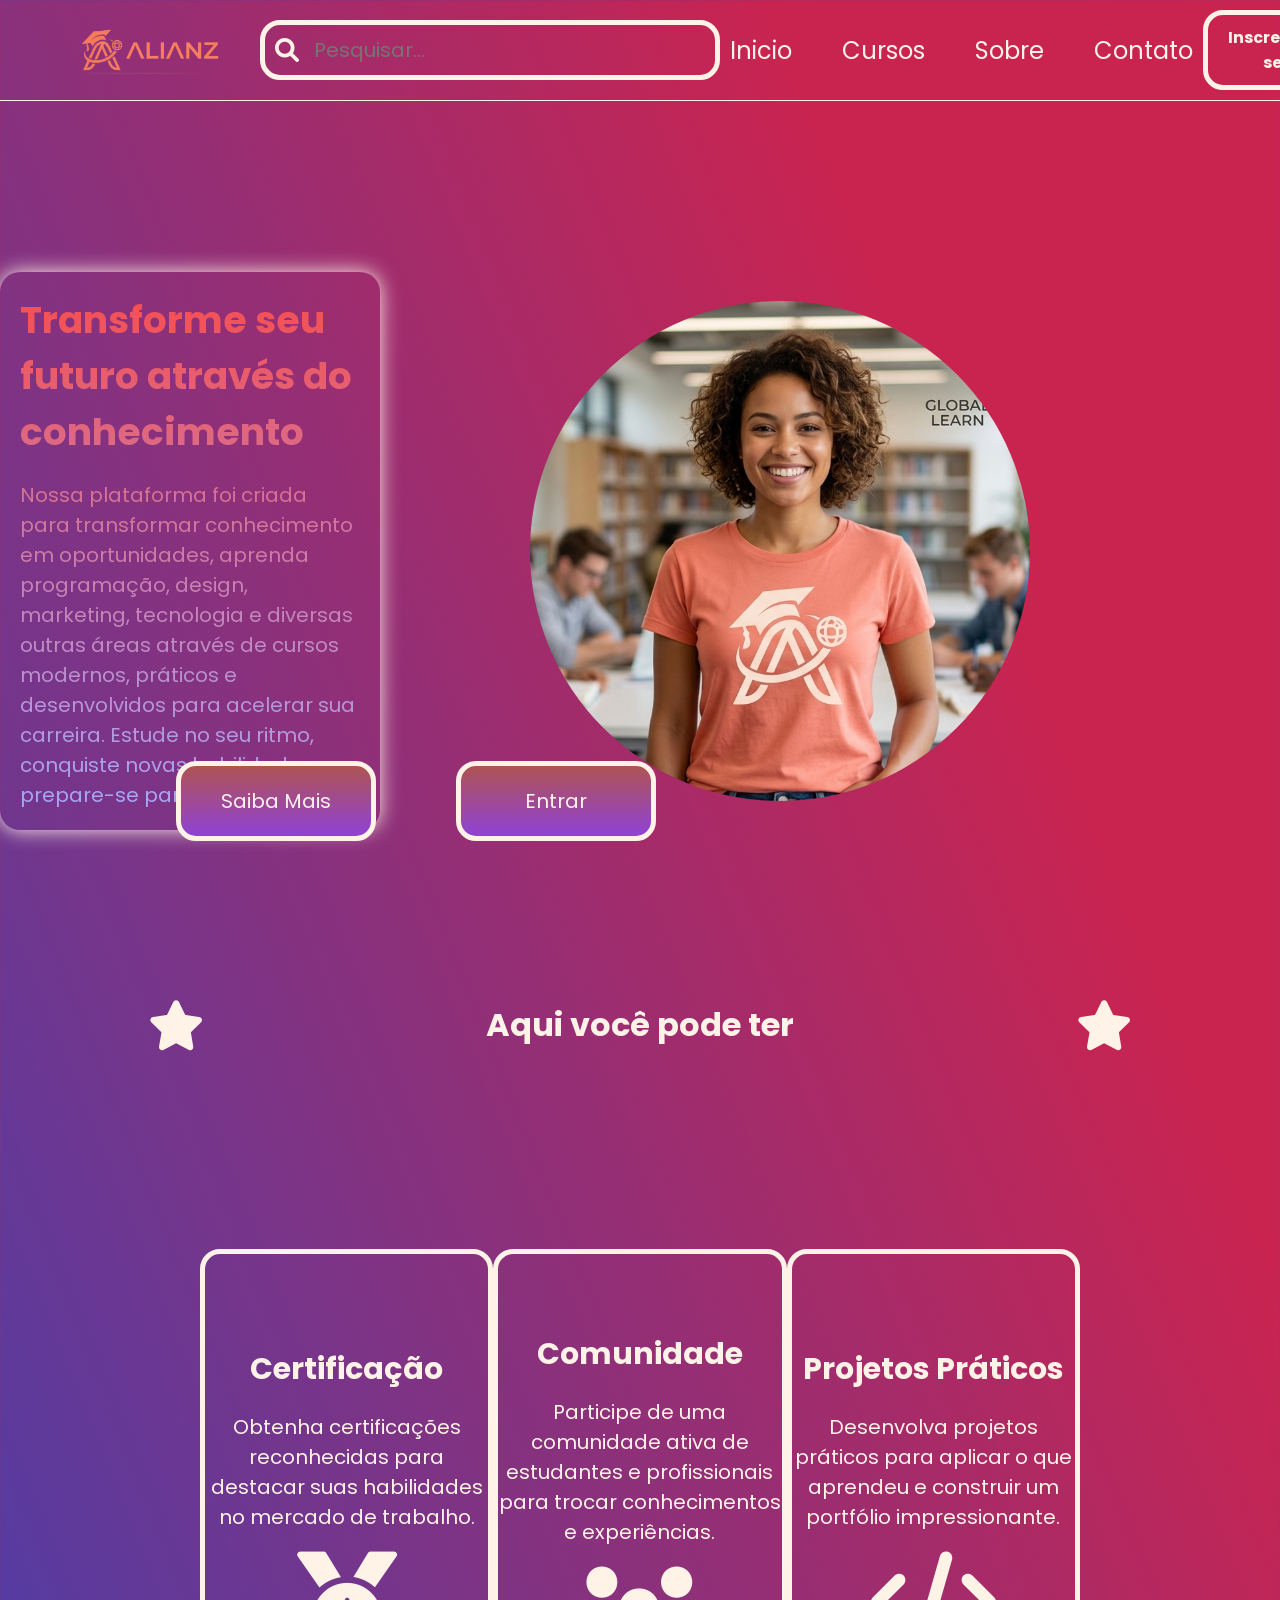
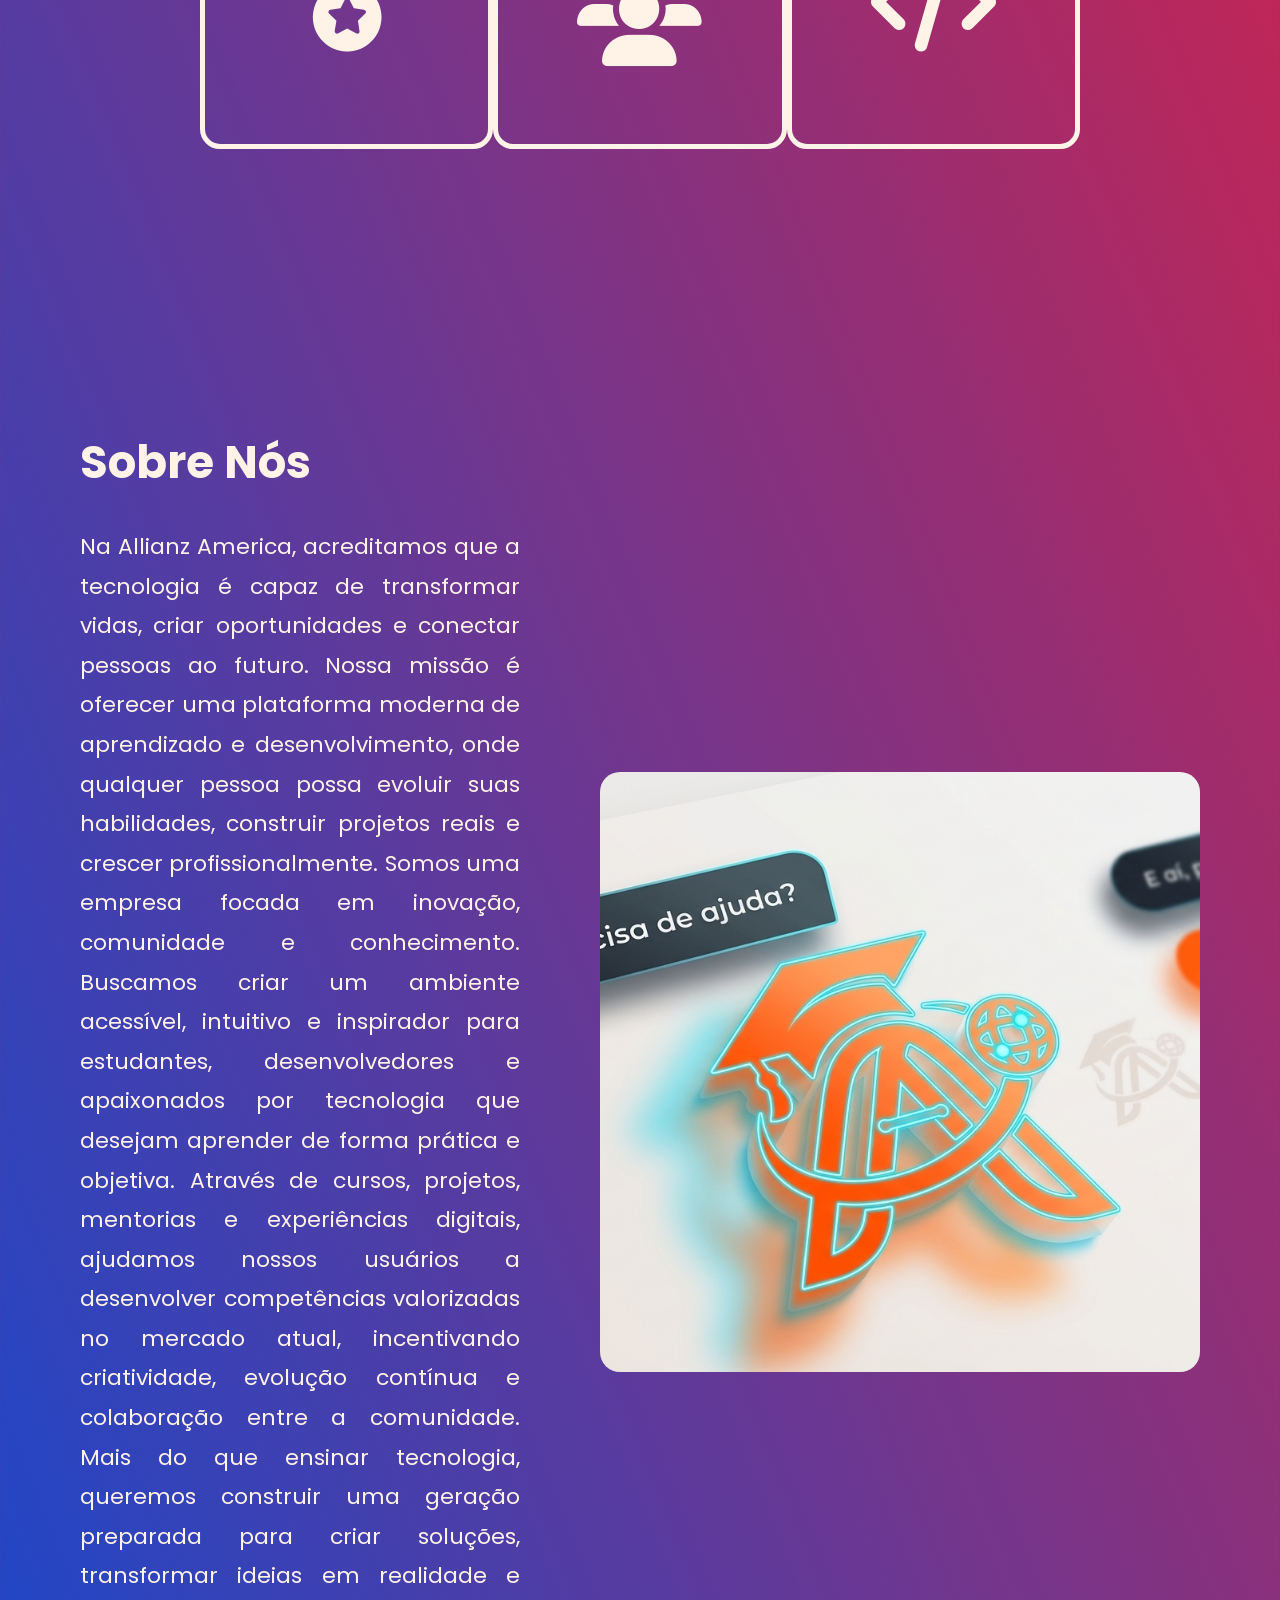
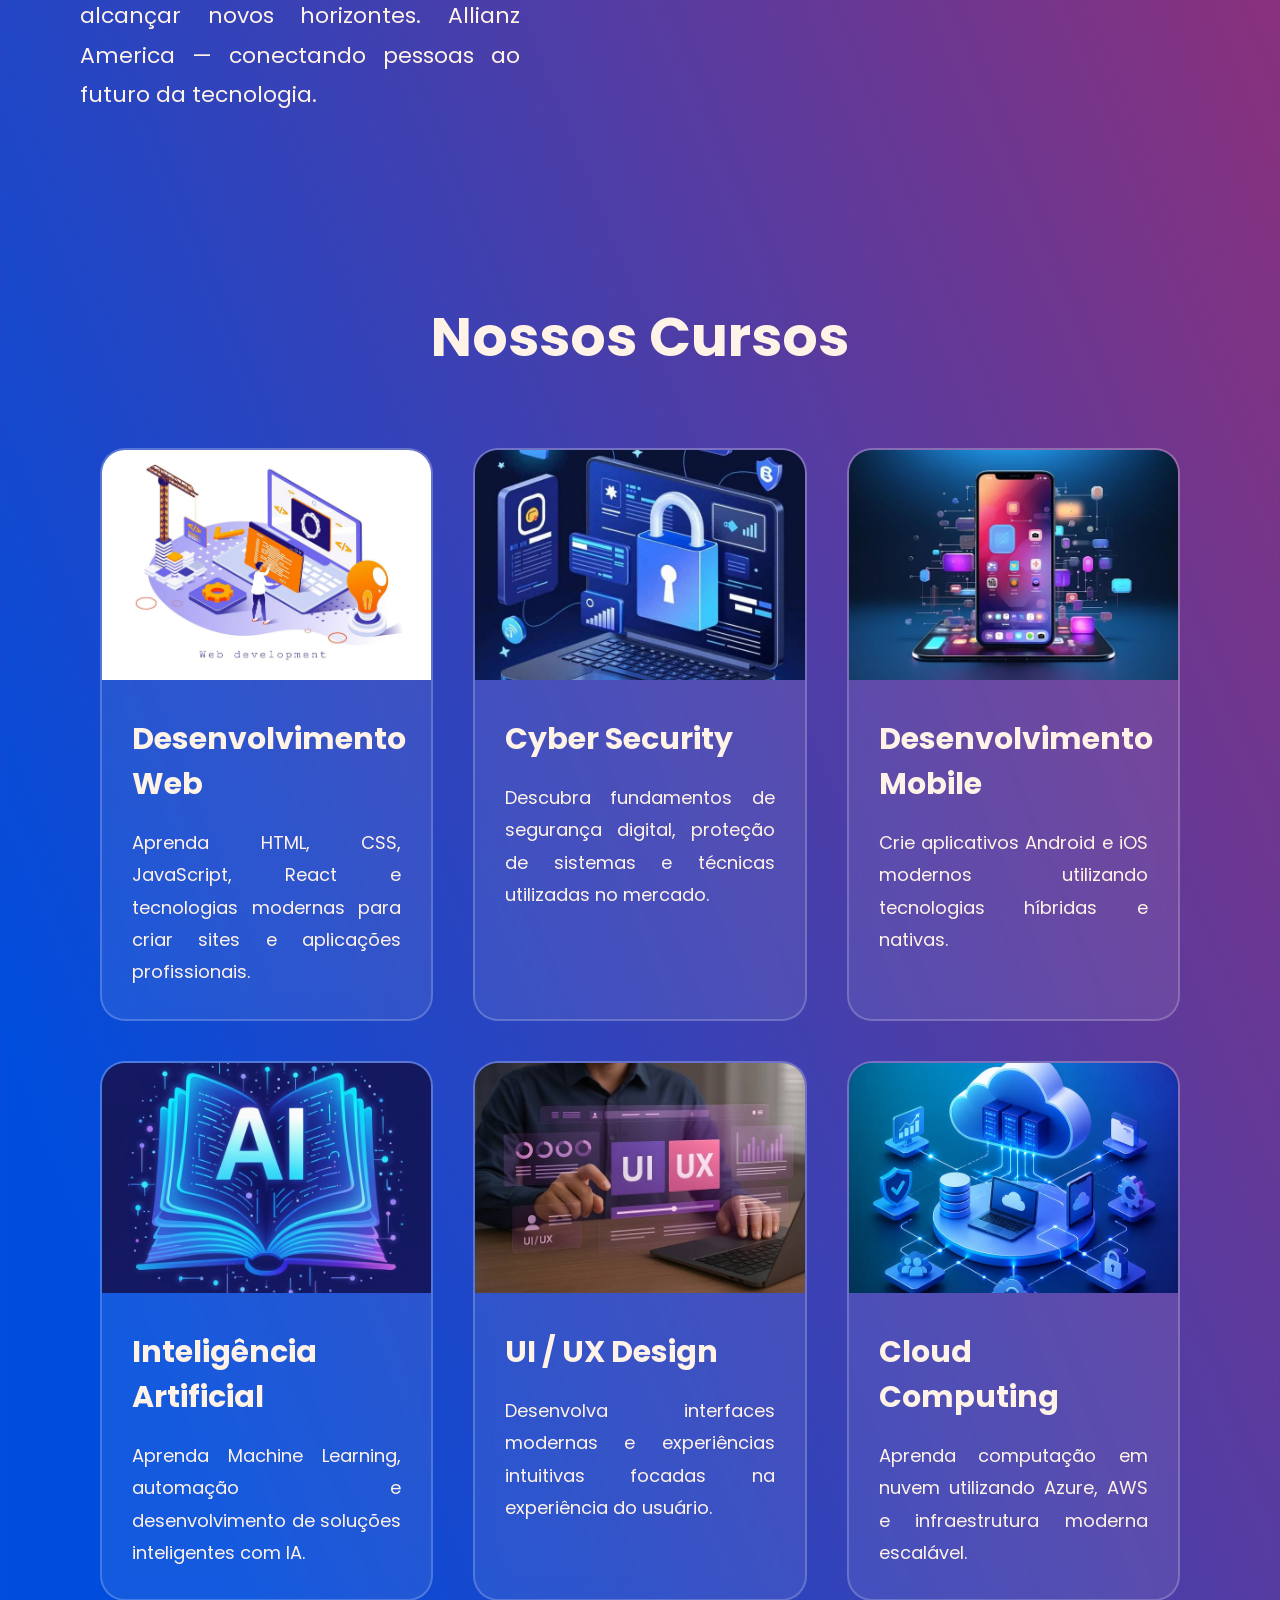
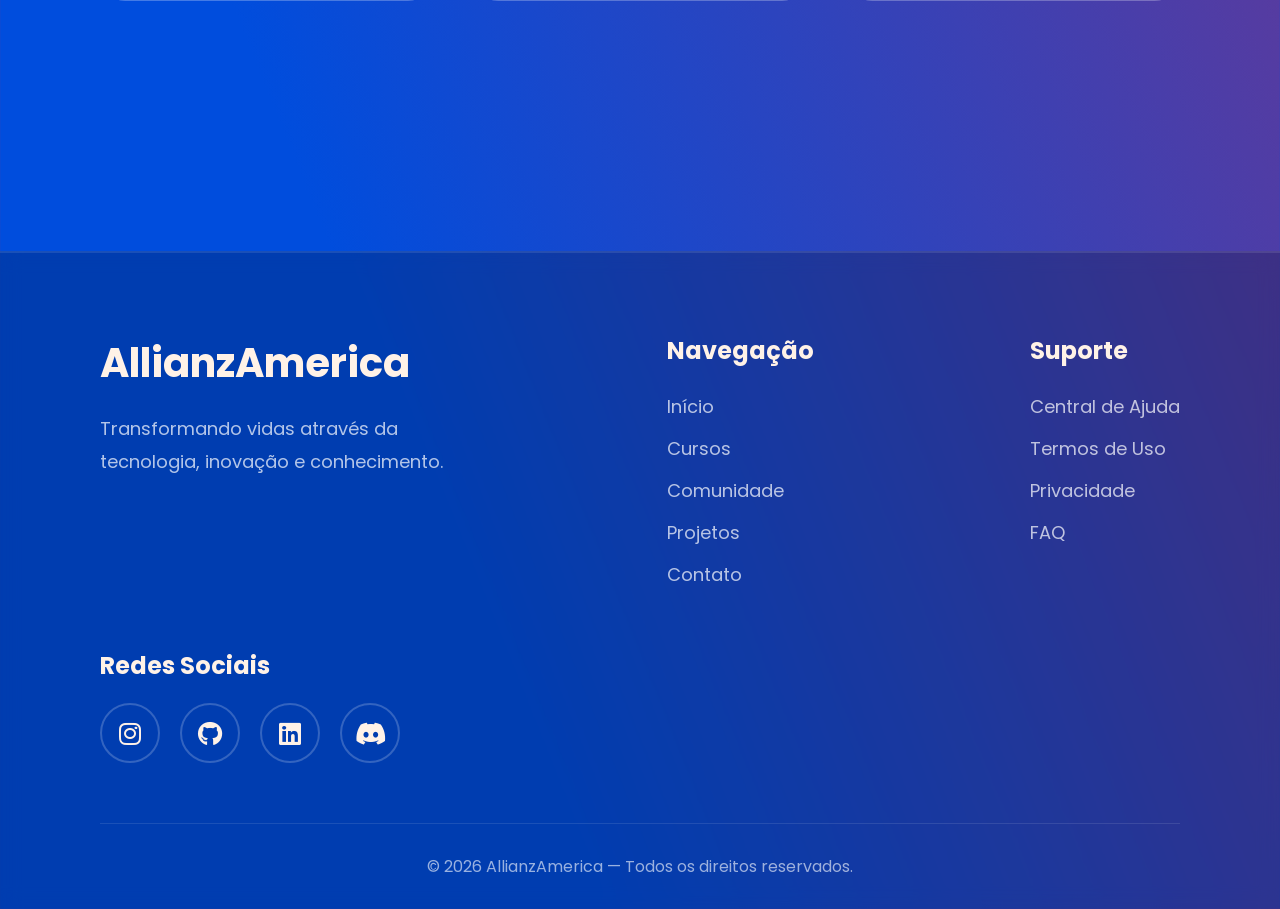
==== commit d825e7ce: "Finalização do projeto para mibile" ====
--- a/index.html
+++ b/index.html
@@ -3,11 +3,12 @@
 
 <head>
   <meta charset="UTF-8" />
-  <title>AllianzAmerica </title>
-  <meta name="description" content=" Um desenvolvimento de u site para você adquir diversoso conhecimentos " />
+  <meta name="viewport" content="width=device-width, initial-scale=1.0" />
+  <title>AllianzAmerica</title>
+  <meta name="description" content="Um desenvolvimento de um site para você adquirir diversos conhecimentos" />
   <link rel="stylesheet" href="style.css" />
   <link rel="stylesheet" href="https://cdnjs.cloudflare.com/ajax/libs/font-awesome/6.0.0/css/all.min.css">
-
+  <link rel="icon" href="assets/logosite.png" type="image/png">
 </head>
 
 <body>
@@ -26,26 +27,23 @@
       <a class="cabecalho-menu-item" href="">Inicio</a>
       <a class="cabecalho-menu-item" href="">Cursos</a>
       <a class="cabecalho-menu-item" href="">Sobre</a>
-      <a class="cabecalho-menu-item" href="">Contato</Conosco-></a>
+      <a class="cabecalho-menu-item" href="">Contato</a>
     </nav>
     <div class="cabecalho-botao">
       <a href=""><button>Inscrever-se</button></a>
       <a href=""><button>Entrar</button></a>
     </div>
-  </header>I
+  </header>
   <!--conteúdo principal-->
   <main class="conteudo">
     <section class="conteudo-principal">
       <div class="conteudo-titulo">
-        <h1 class="titulo">Transforme seu futuro<br>
-          <spam> através do conhecimento</spam>
+        <h1 class="titulo">Transforme seu futuro
+          <span> através do conhecimento</span>
         </h1>
-        <p> Nossa plataforma foi criada para transformar conhecimento<br> em oportunidades, aprenda programação, design,
-          marketing,<br> tecnologia e diversas outras áreas
-          através de cursos modernos,<br> práticos e desenvolvidos para acelerar sua carreira.<br>
-          Estude no seu ritmo, conquiste novas habilidades e prepare-se para o futuro.</p>
-      </div>
-      <img class="secao-imagem" src="assets/Gemini_Generated_Image_axnkuxaxnkuxaxnk.png" alt="Imagem da seção" />
+        <p>Nossa plataforma foi criada para transformar conhecimento em oportunidades, aprenda programação, design, marketing, tecnologia e diversas outras áreas através de cursos modernos, práticos e desenvolvidos para acelerar sua carreira. Estude no seu ritmo, conquiste novas habilidades e prepare-se para o futuro.</p>
+      </div>
+      <img class="secao-imagem" src="assets/fundo.png" alt="Imagem da seção" />
       <div class="conteudo-btn">
         <a href=""><button>Saiba Mais</button></a>
         <a href=""><button>Entrar</button></a>
--- a/style.css
+++ b/style.css
@@ -514,4 +514,500 @@
 .footer-bottom p {
   color: rgba(255, 255, 255, 0.6);
   font-size: 16px;
+}
+
+/* ============ RESPONSIVIDADE - TABLET ============ */
+@media (max-width: 1024px) {
+  .cabecalho {
+    padding: 20px;
+    gap: 15px;
+    flex-wrap: wrap;
+  }
+
+  .cabecalho-logo {
+    width: 120px;
+  }
+
+  .barra-de-pesquisa {
+    width: 300px;
+    height: 45px;
+    font-size: 1rem;
+  }
+
+  .cabecalho-menu {
+    gap: 25px;
+    font-size: 16px;
+  }
+
+  .cabecalho-botao {
+    gap: 15px;
+  }
+
+  .cabecalho-botao button {
+    padding: 8px 15px;
+    font-size: 0.9rem;
+  }
+
+  .conteudo-principal {
+    flex-direction: column;
+    height: auto;
+    padding: 40px 20px;
+    gap: 30px;
+  }
+
+  .conteudo-titulo {
+    font-size: 18px;
+    padding: 15px;
+  }
+
+  .conteudo-titulo p {
+    font-size: 14px;
+  }
+
+  .secao-imagem {
+    width: 300px;
+    height: 300px;
+    left: 0;
+  }
+
+  .conteudo-btn {
+    position: relative;
+    top: 0;
+    right: 0;
+    flex-direction: column;
+    gap: 15px;
+  }
+
+  .conteudo-btn button {
+    width: 100%;
+  }
+
+  .cards-certificacao {
+    display: grid;
+    grid-template-columns: 1fr;
+    padding: 40px 20px;
+  }
+
+  .card {
+    width: 100%;
+    height: 350px;
+  }
+
+  .conteudo-secundario {
+    height: auto;
+  }
+
+  .sobre-conteudo {
+    flex-direction: column;
+    gap: 30px;
+    padding: 0 20px;
+  }
+
+  .sobre-texto h1 {
+    font-size: 32px;
+  }
+
+  .sobre-texto p {
+    font-size: 16px;
+    max-width: 100%;
+  }
+
+  .sobre-imagem {
+    width: 100%;
+    max-width: 400px;
+    height: auto;
+  }
+
+  .cards-cursos {
+    grid-template-columns: repeat(2, 1fr);
+    gap: 20px;
+    padding: 0 20px;
+  }
+
+  .cursos {
+    padding: 50px 20px;
+  }
+
+  .cursos h1 {
+    font-size: 35px;
+    margin-bottom: 40px;
+  }
+
+  .footer {
+    padding: 40px 20px;
+  }
+
+  .footer-container {
+    flex-direction: column;
+    gap: 30px;
+  }
+}
+
+/* ============ RESPONSIVIDADE - MOBILE ============ */
+@media (max-width: 768px) {
+  * {
+    font-size: calc(100% - 2px);
+  }
+
+  body {
+    font-size: 14px;
+  }
+
+  .cabecalho {
+    display: flex;
+    flex-direction: column;
+    padding: 15px;
+    gap: 10px;
+    height: auto;
+    align-items: stretch;
+    justify-content: center;
+  }
+
+  .cabecalho-logo {
+    width: 80px;
+    margin: 0 auto;
+  }
+
+  .barra-de-pesquisa {
+    width: 100%;
+    height: 40px;
+    font-size: 0.8rem;
+    padding: 5px;
+  }
+
+  #lupa-pesquisa {
+    font-size: 14px;
+    margin: 5px;
+  }
+
+  .cabecalho-menu {
+    flex-direction: column;
+    gap: 10px;
+    font-size: 14px;
+    width: 100%;
+  }
+
+  .cabecalho-menu-item {
+    padding: 8px;
+    text-align: center;
+  }
+
+  .cabecalho-botao {
+    flex-direction: column;
+    gap: 10px;
+    width: 100%;
+  }
+
+  .cabecalho-botao button {
+    width: 100%;
+    padding: 10px;
+    font-size: 0.85rem;
+  }
+
+  /* Seção Principal */
+  .conteudo-principal {
+    height: auto;
+    flex-direction: column;
+    padding: 20px 15px;
+    gap: 20px;
+  }
+
+  .conteudo-titulo {
+    font-size: 16px;
+    padding: 12px;
+    gap: 12px;
+  }
+
+  .conteudo-titulo h1 {
+    font-size: 20px;
+  }
+
+  .conteudo-titulo p {
+    font-size: 12px;
+    line-height: 1.4;
+  }
+
+  .titulo {
+    font-size: 20px !important;
+  }
+
+  .secao-imagem {
+    width: 100%;
+    max-width: 250px;
+    height: 250px;
+    left: 0;
+  }
+
+  .conteudo-btn {
+    position: relative;
+    top: 0;
+    right: 0;
+    flex-direction: column;
+    gap: 10px;
+  }
+
+  .conteudo-btn button {
+    width: 100%;
+    padding: 12px 15px;
+    font-size: 14px;
+  }
+
+  /* Seção Secundária */
+  .linha-divisao {
+    width: 90%;
+    margin: 20px auto;
+  }
+
+  .linha-divisao h1 {
+    font-size: 20px;
+  }
+
+  .estrela {
+    font-size: 25px;
+    right: 5px;
+  }
+
+  .estrela1 {
+    font-size: 25px;
+    left: 5px;
+  }
+
+  .conteudo-secundario {
+    height: auto;
+    padding: 20px 0;
+  }
+
+  .cards-certificacao {
+    display: grid;
+    grid-template-columns: 1fr;
+    padding: 20px 15px;
+    gap: 20px;
+  }
+
+  .card {
+    width: 100%;
+    height: 300px;
+    padding: 15px;
+    font-size: 14px;
+  }
+
+  .card h2 {
+    font-size: 18px;
+  }
+
+  .card p {
+    font-size: 12px;
+  }
+
+  .icons {
+    font-size: 60px;
+  }
+
+  /* Seção Sobre */
+  .sessao-sobre {
+    min-height: auto;
+    padding: 30px 15px;
+  }
+
+  .sobre-conteudo {
+    display: flex;
+    flex-direction: column;
+    gap: 20px;
+    max-width: 100%;
+  }
+
+  .sobre-texto h1 {
+    color: #fff2e7;
+    font-size: 24px;
+  }
+
+  .sobre-texto p {
+    font-size: 13px;
+    max-width: 100%;
+    line-height: 1.6;
+  }
+
+  .sobre-imagem {
+    width: 100%;
+    height: auto;
+    max-width: 300px;
+  }
+
+  /* Seção Cursos */
+  .cursos {
+    min-height: auto;
+    padding: 30px 15px;
+  }
+
+  .cursos h1 {
+    font-size: 24px;
+    margin-bottom: 30px;
+  }
+
+  .cards-cursos {
+    display: grid;
+    grid-template-columns: 1fr;
+    gap: 20px;
+    width: 100%;
+    max-width: 100%;
+  }
+
+  .card-curso img {
+    height: 180px;
+  }
+
+  .curso-texto {
+    padding: 15px;
+    gap: 10px;
+  }
+
+  .curso-texto h2 {
+    font-size: 18px;
+  }
+
+  .curso-texto p {
+    font-size: 12px;
+  }
+
+  /* Footer */
+  .footer {
+    margin-top: 50px;
+    padding: 30px 15px;
+  }
+
+  .footer-container {
+    display: flex;
+    flex-direction: column;
+    gap: 25px;
+  }
+
+  .footer-logo h1 {
+    font-size: 24px;
+  }
+
+  .footer-logo p {
+    font-size: 13px;
+  }
+
+  .footer-links h2 {
+    font-size: 16px;
+  }
+
+  .footer-links a {
+    font-size: 13px;
+  }
+
+  .footer-social h2 {
+    font-size: 16px;
+  }
+
+  .social-icons {
+    gap: 10px;
+  }
+
+  .social-icons a {
+    width: 45px;
+    height: 45px;
+    font-size: 18px;
+  }
+
+  .footer-bottom p {
+    font-size: 12px;
+  }
+}
+
+/* ============ RESPONSIVIDADE - EXTRA SMALL (até 480px) ============ */
+@media (max-width: 480px) {
+  .cabecalho {
+    padding: 10px;
+  }
+
+  .cabecalho-logo {
+    width: 60px;
+  }
+
+  .barra-de-pesquisa {
+    height: 35px;
+    font-size: 0.7rem;
+  }
+
+  .cabecalho-menu {
+    font-size: 12px;
+    gap: 5px;
+  }
+
+  .cabecalho-botao button {
+    padding: 8px 10px;
+    font-size: 0.75rem;
+  }
+
+  .conteudo-titulo h1 {
+    font-size: 18px;
+  }
+
+  .conteudo-titulo p {
+    font-size: 11px;
+  }
+
+  .secao-imagem {
+    max-width: 180px;
+    height: 180px;
+  }
+
+  .conteudo-btn button {
+    padding: 10px;
+    font-size: 12px;
+  }
+
+  .cards-certificacao {
+    padding: 15px 10px;
+  }
+
+  .card {
+    height: 250px;
+    font-size: 12px;
+  }
+
+  .card h2 {
+    font-size: 16px;
+  }
+
+  .icons {
+    font-size: 45px;
+  }
+
+  .sobre-texto h1 {
+    font-size: 20px;
+  }
+
+  .sobre-texto p {
+    font-size: 12px;
+  }
+
+  .sobre-imagem {
+    max-width: 250px;
+  }
+
+  .cursos h1 {
+    font-size: 20px;
+    margin-bottom: 20px;
+  }
+
+  .curso-texto h2 {
+    font-size: 16px;
+  }
+
+  .curso-texto p {
+    font-size: 11px;
+  }
+
+  .footer-logo h1 {
+    font-size: 20px;
+  }
+
+  .social-icons a {
+    width: 40px;
+    height: 40px;
+    font-size: 16px;
+  }
 }
